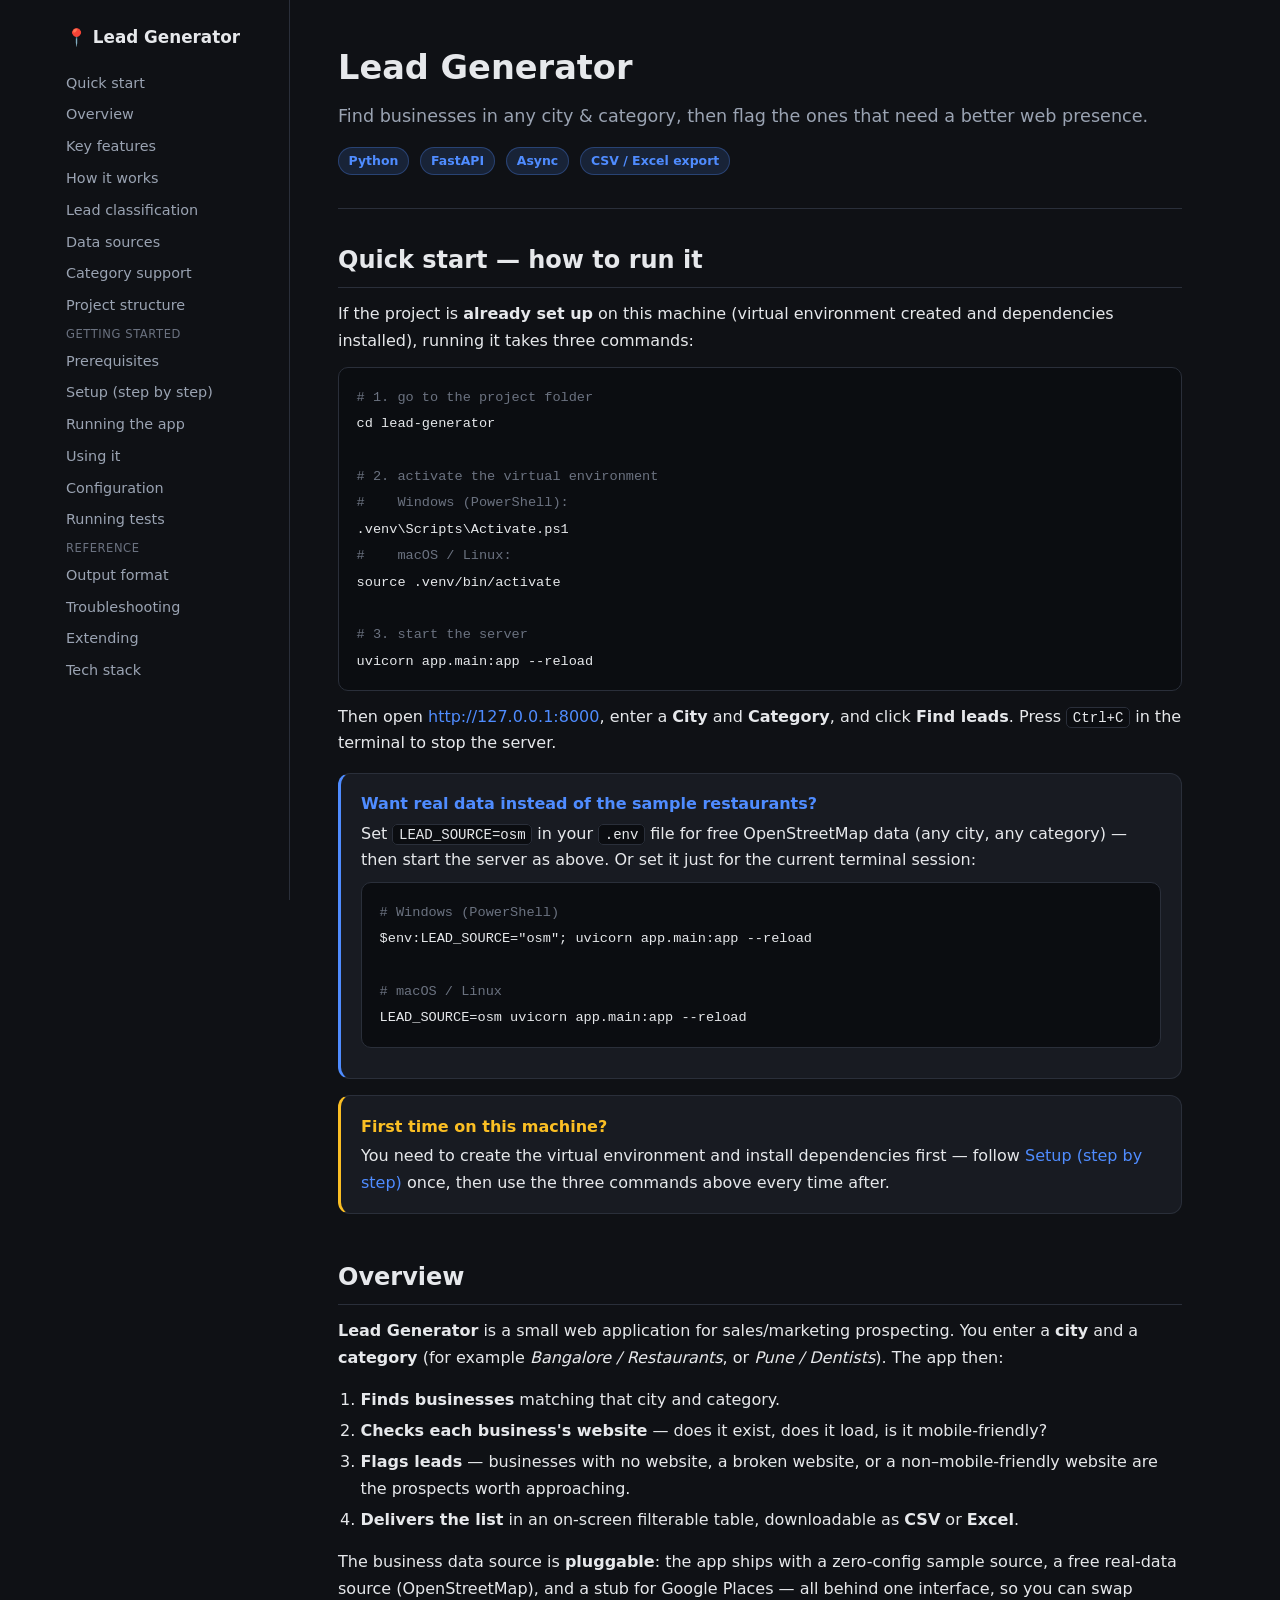
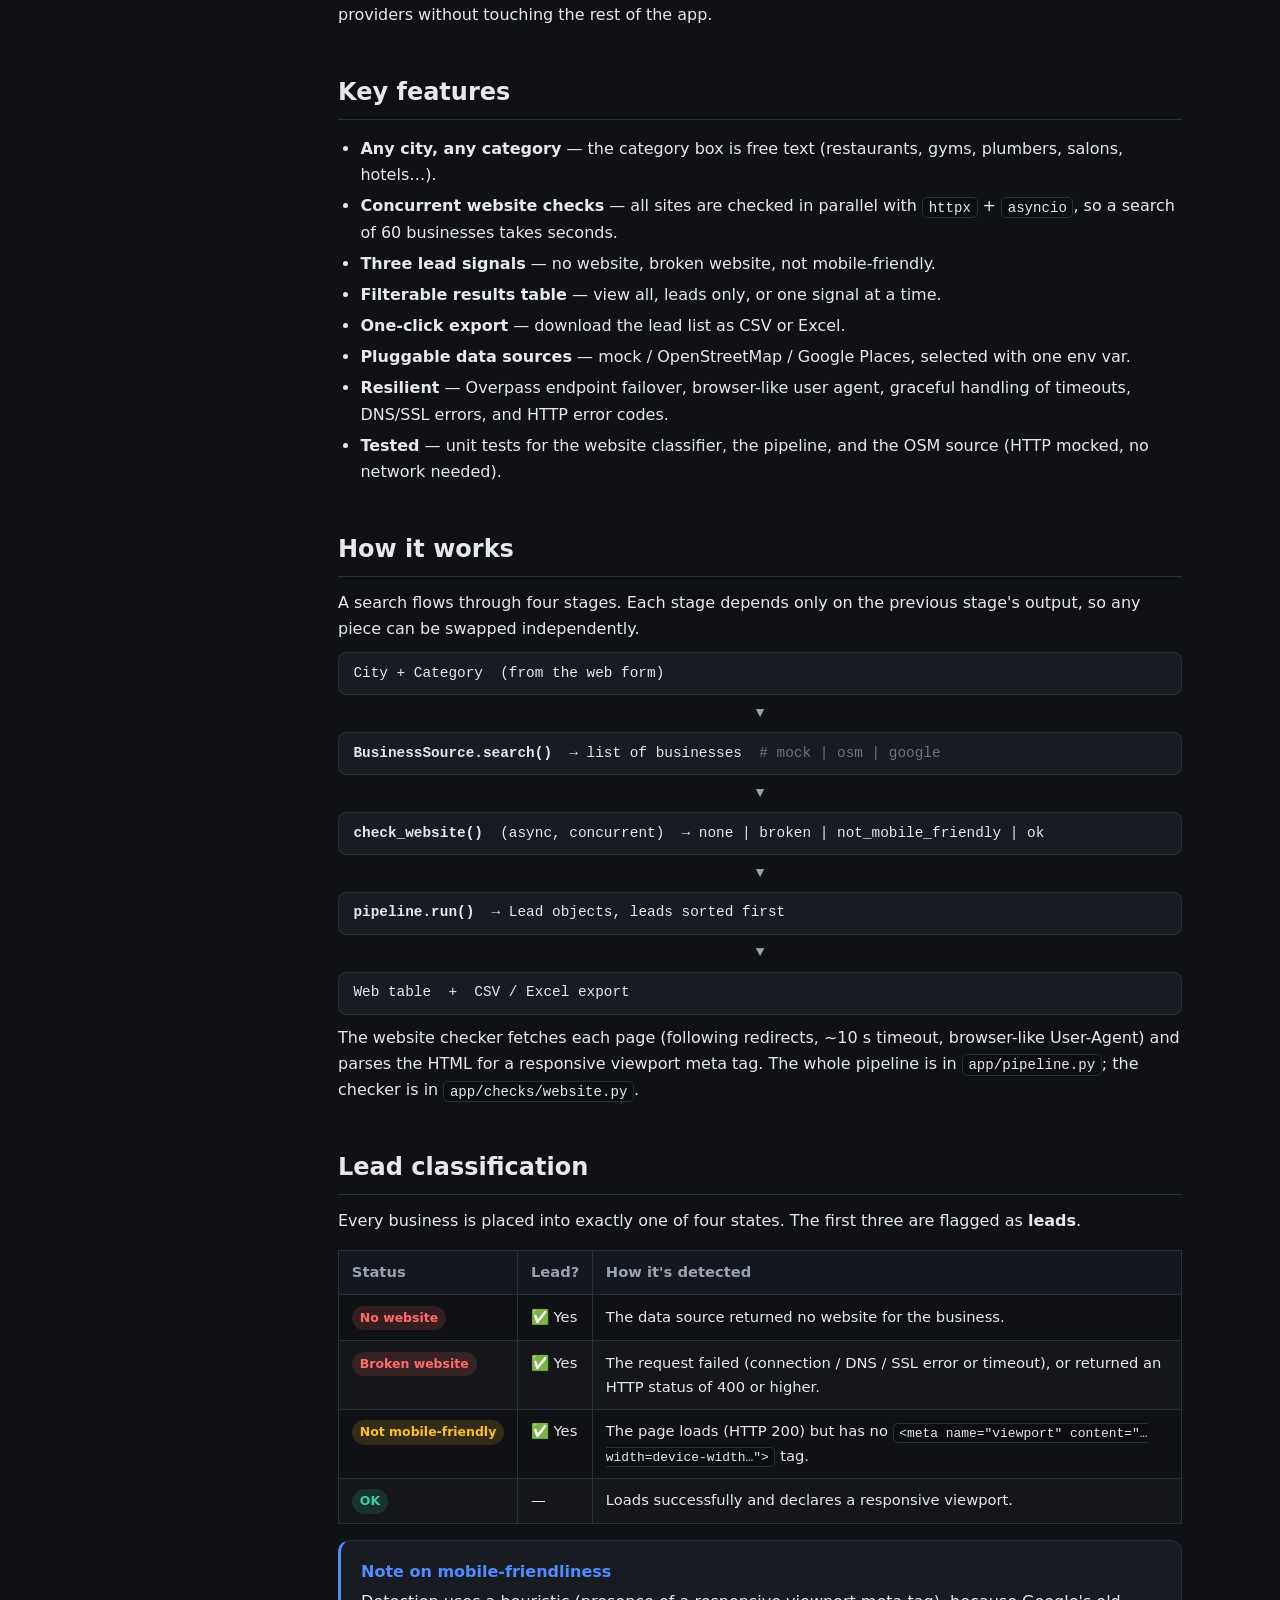
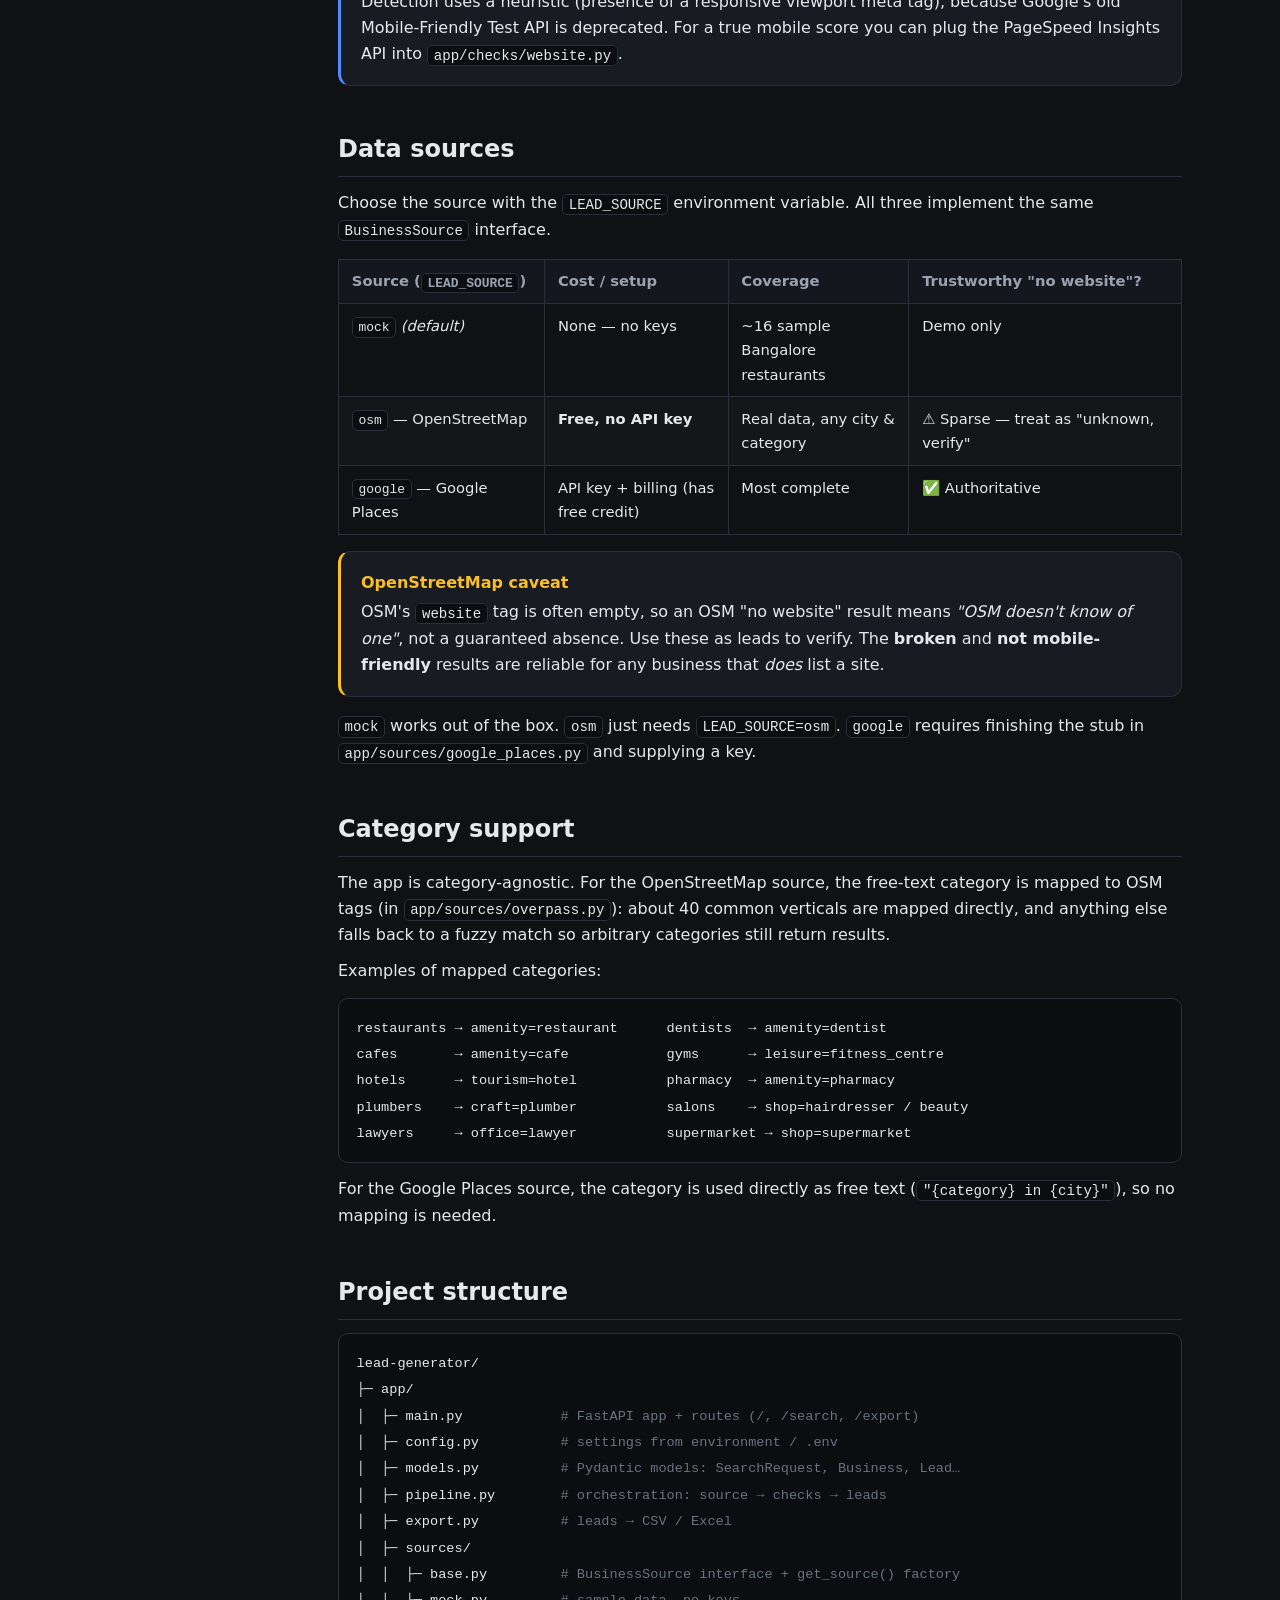
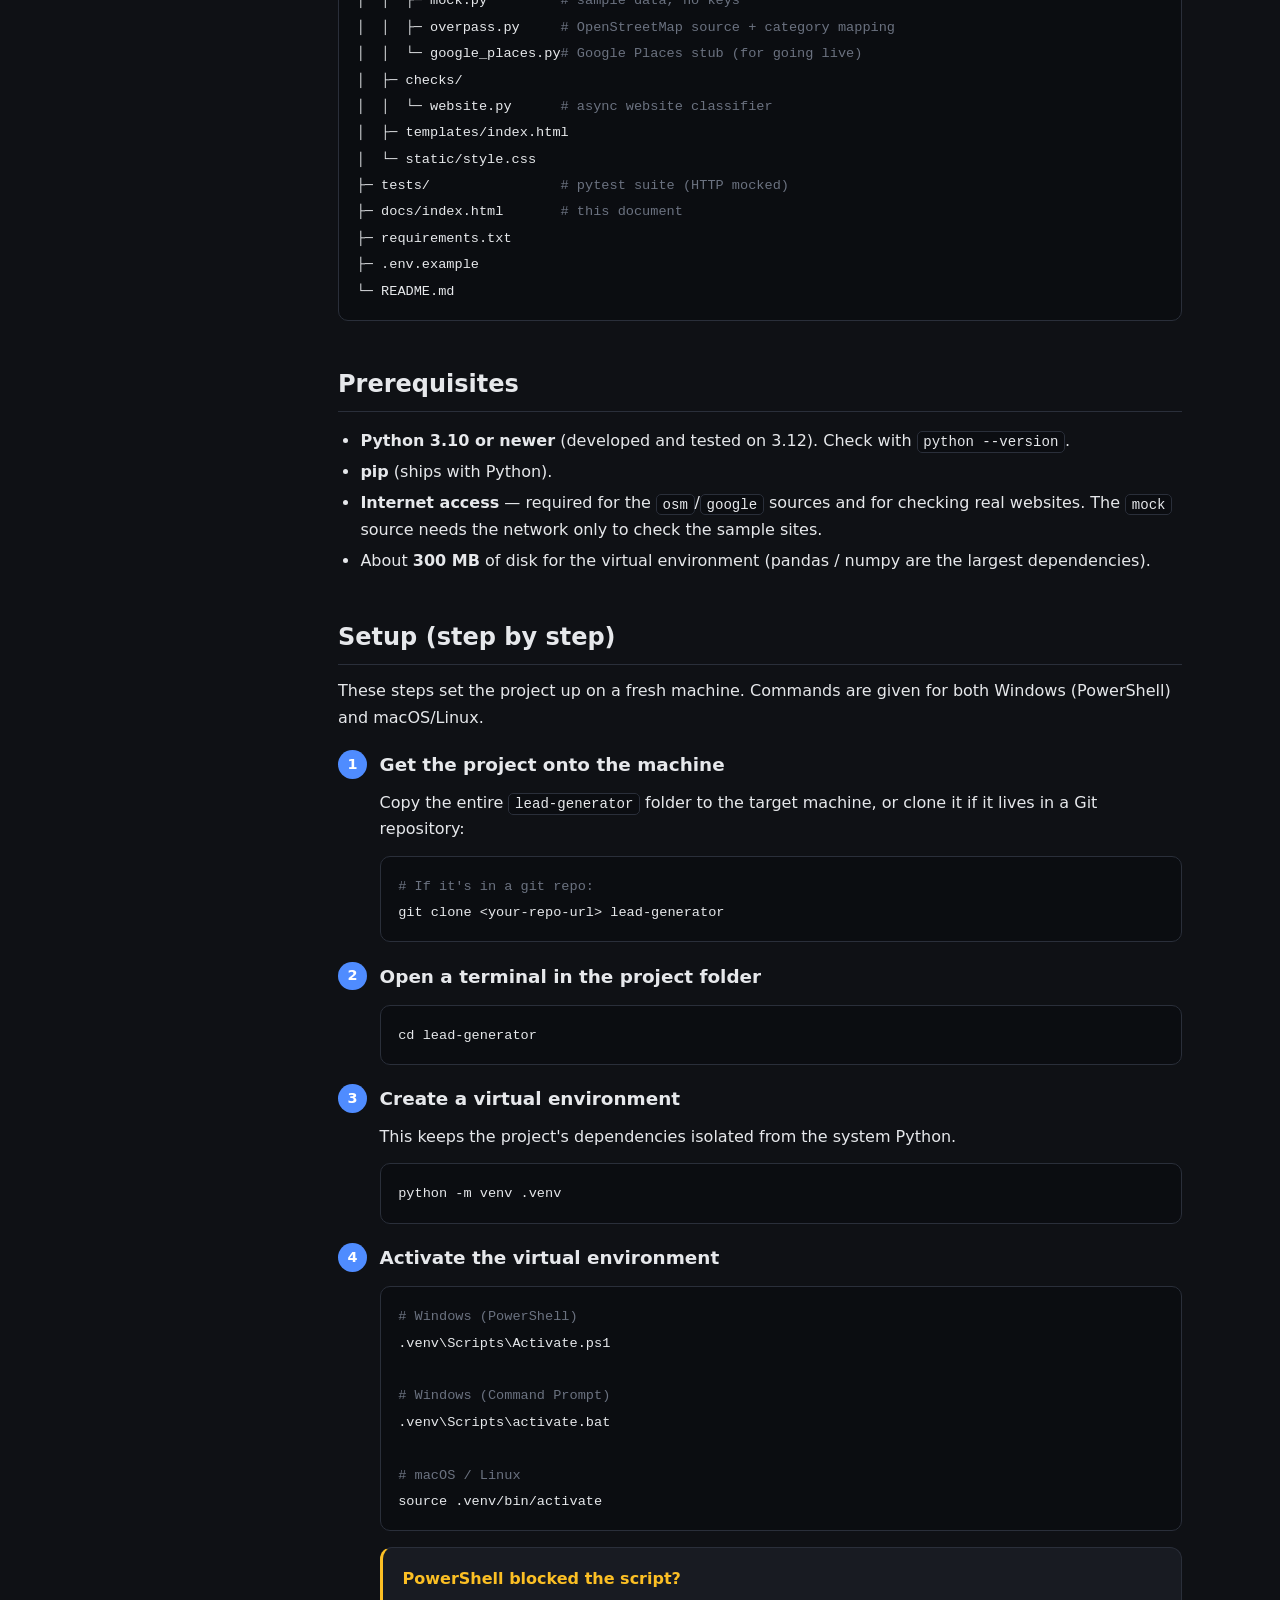
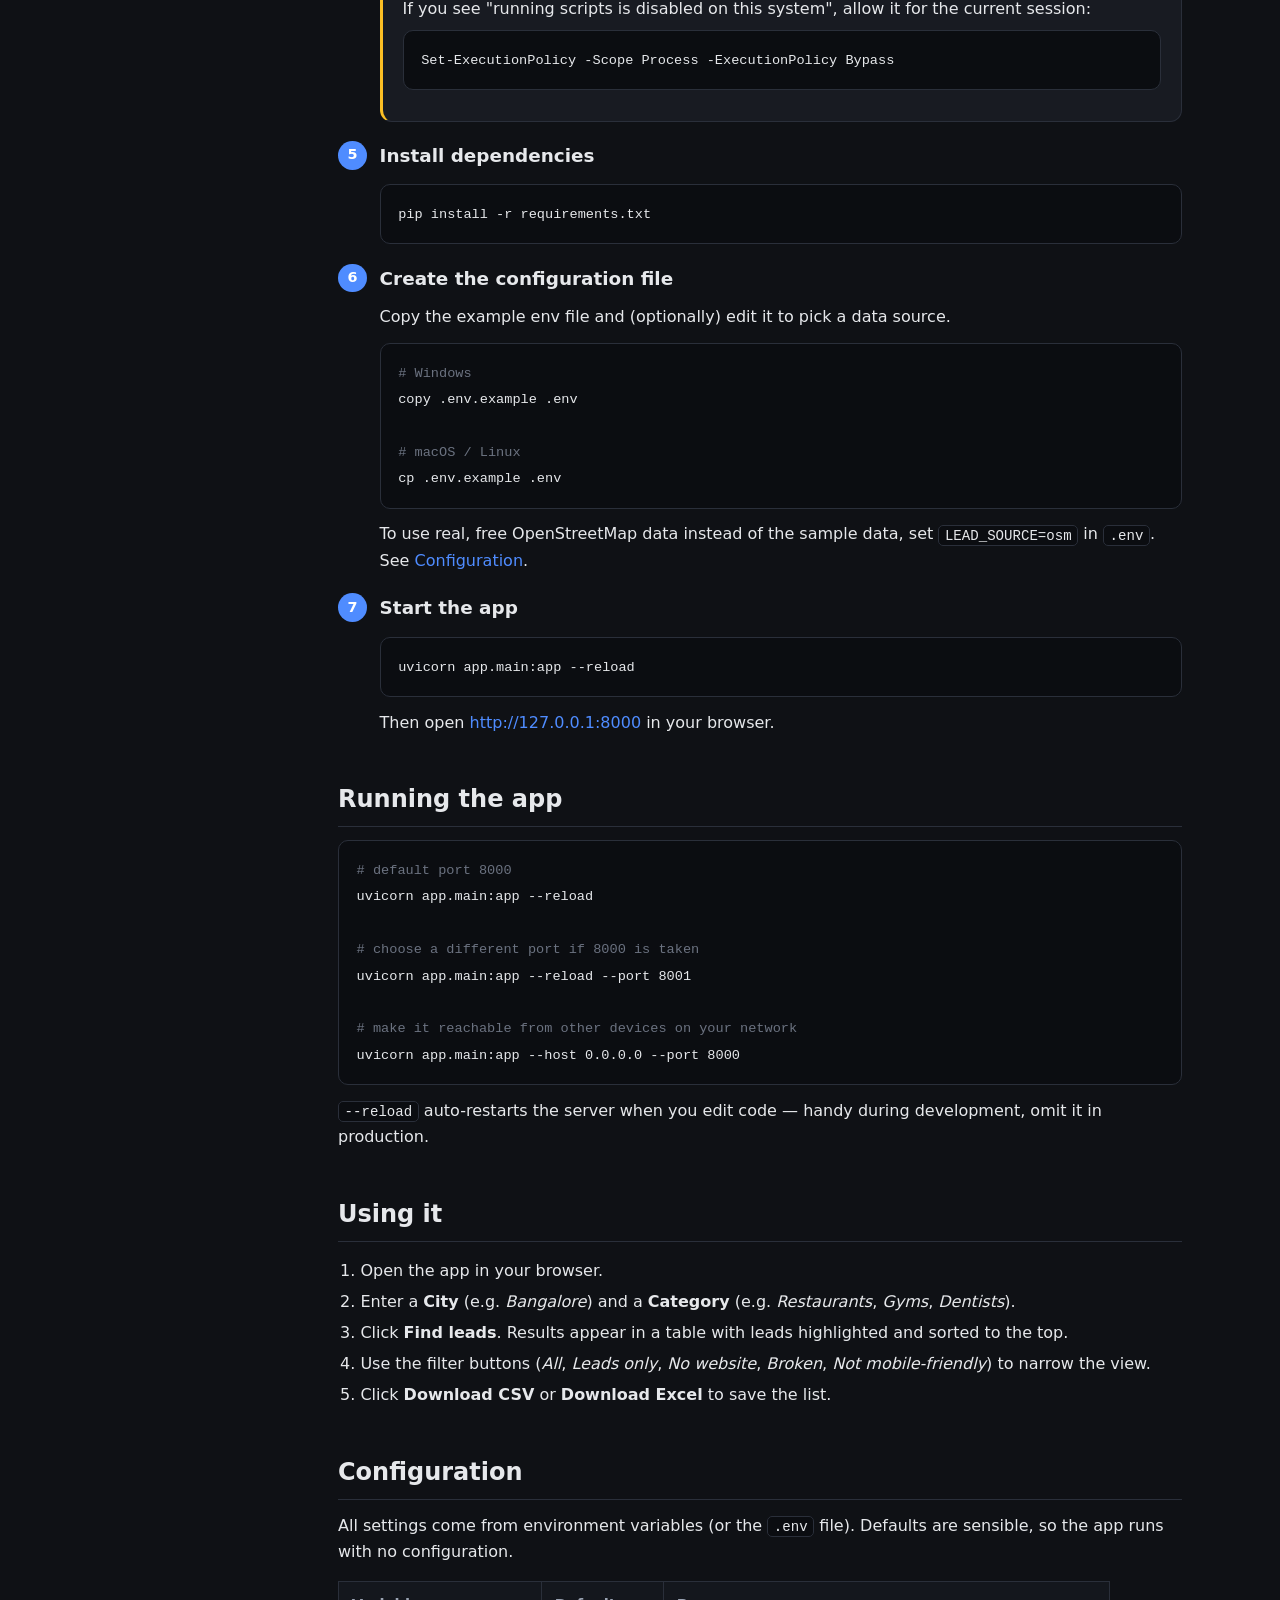
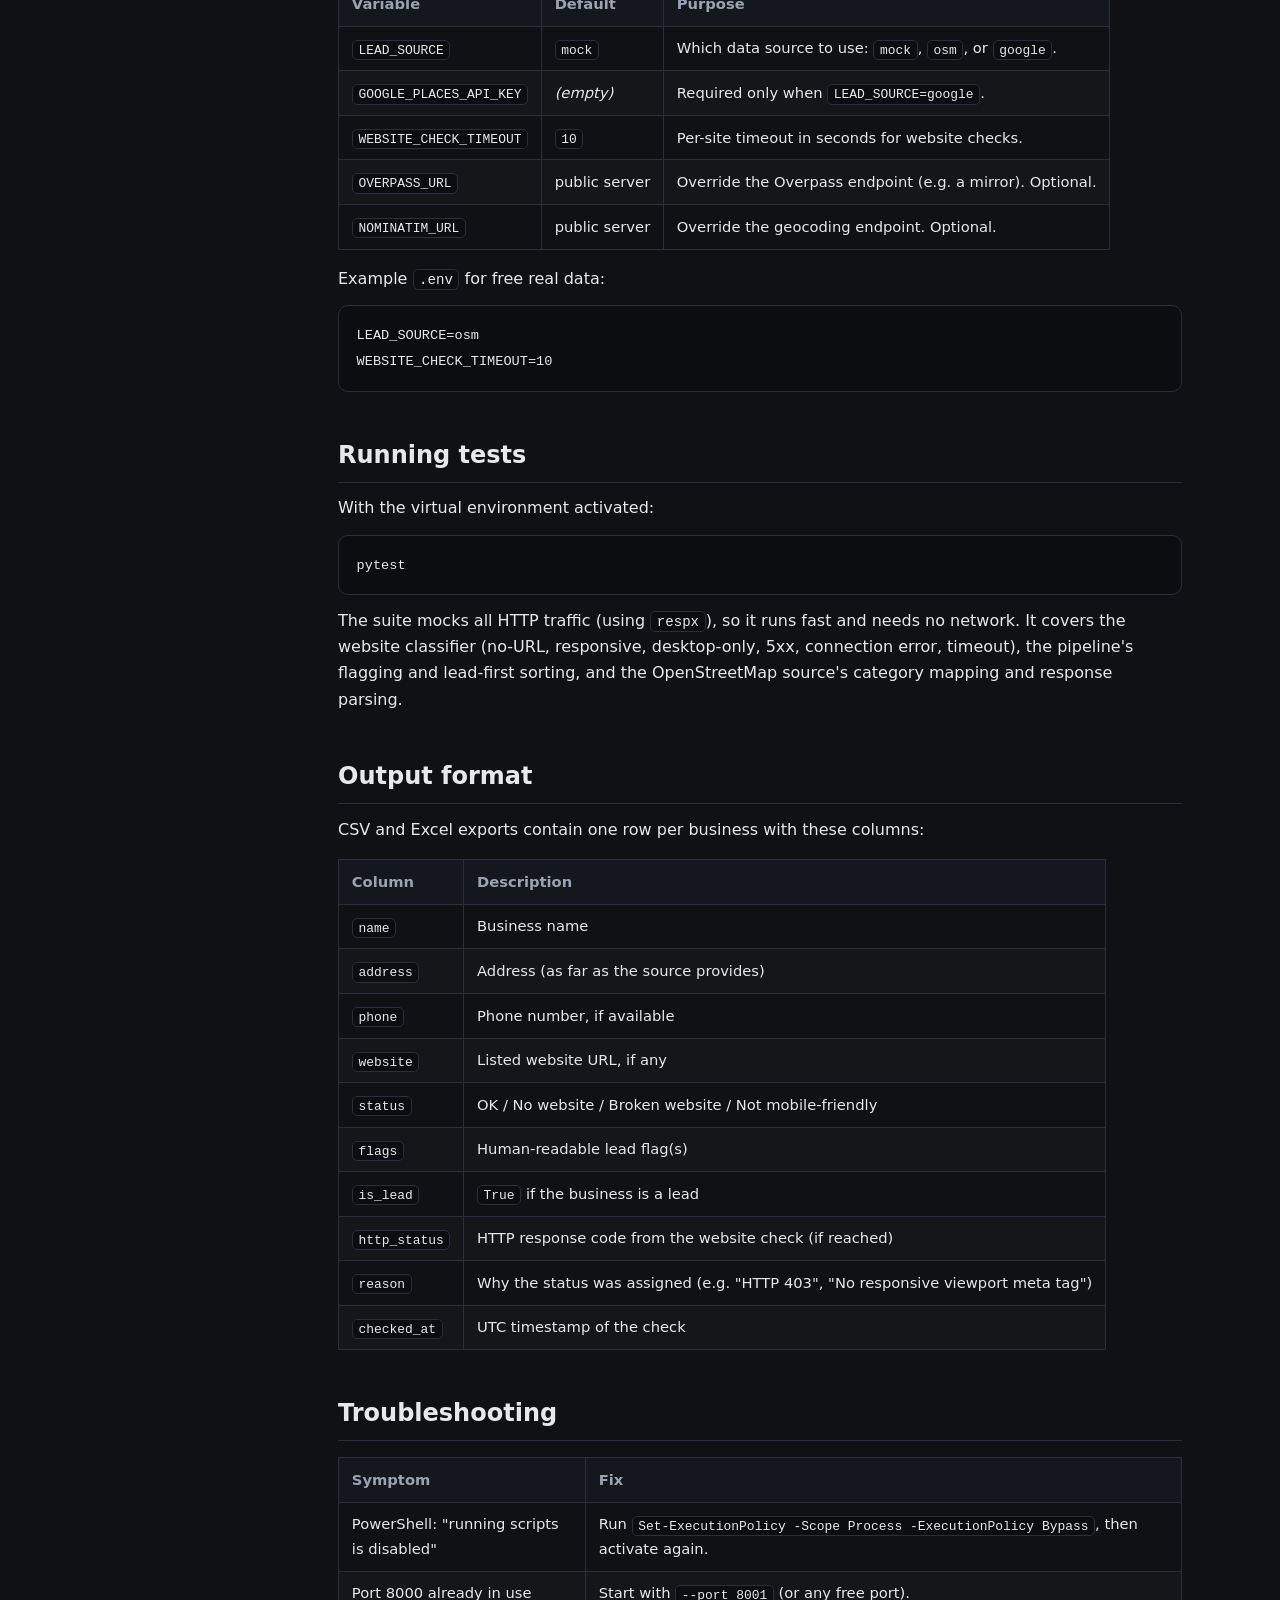
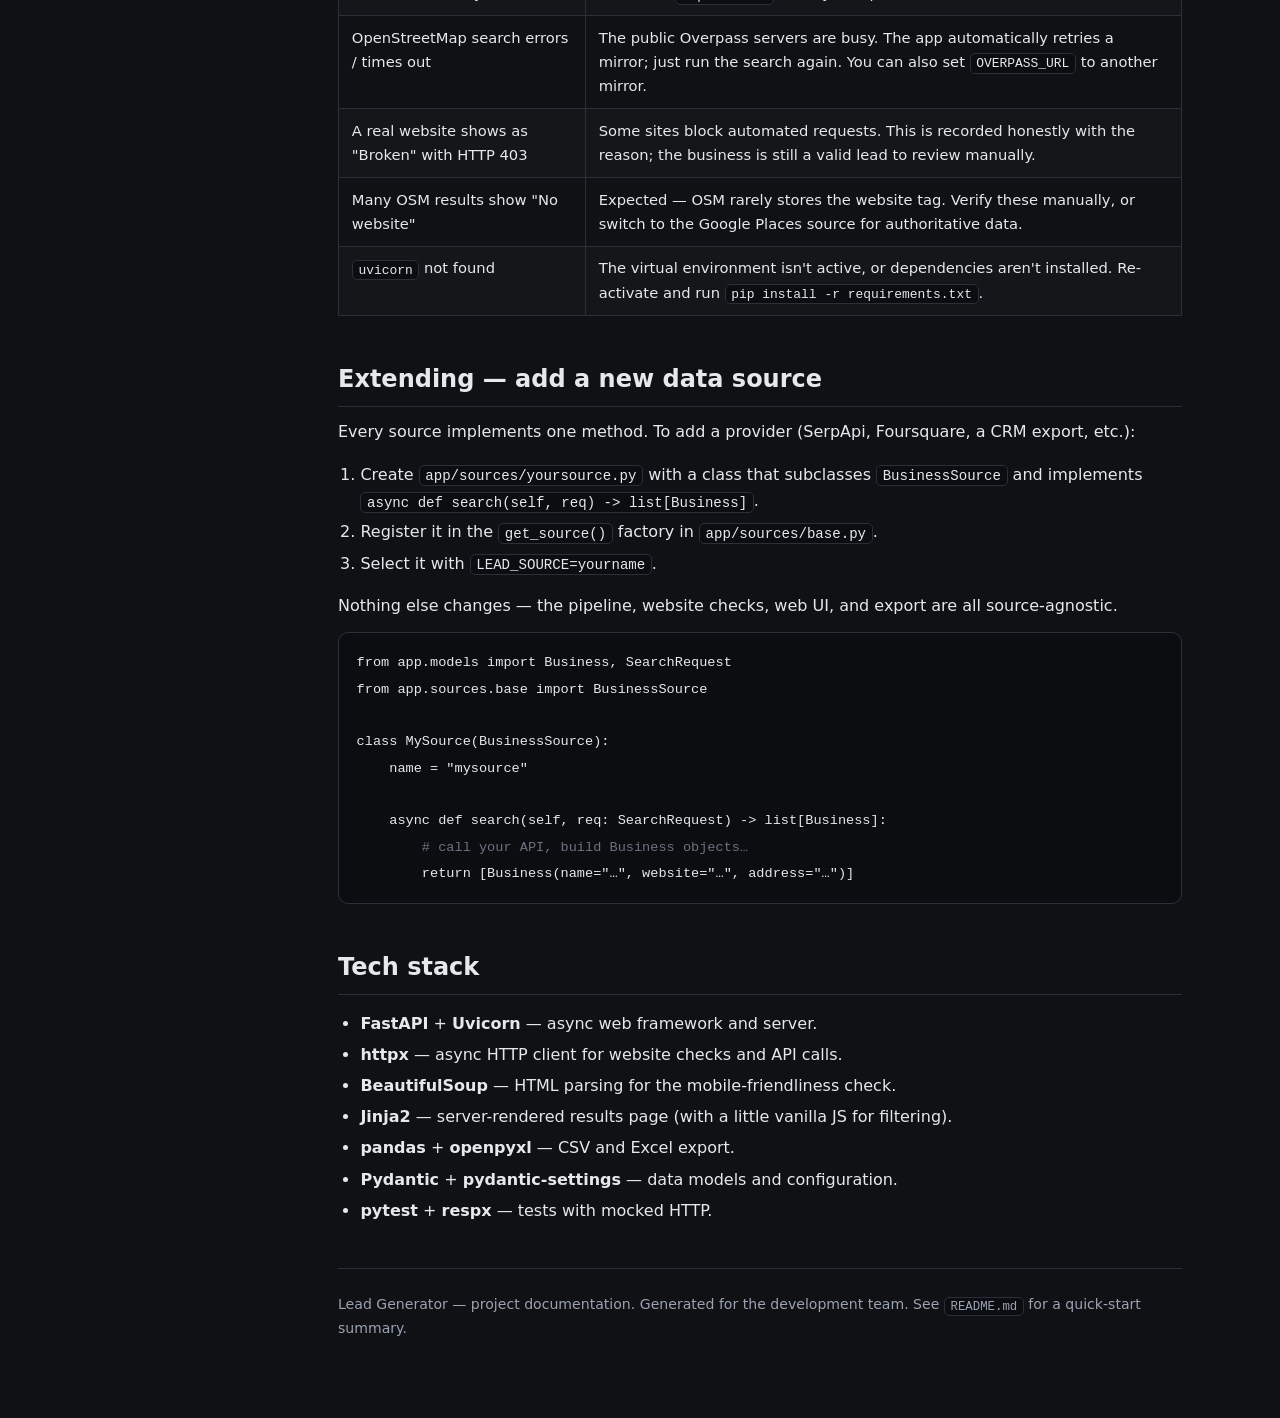
==== docs/index.html @ ba8fffde "first commit" ====
<!doctype html>
<html lang="en">
<head>
<meta charset="utf-8" />
<meta name="viewport" content="width=device-width, initial-scale=1" />
<title>Lead Generator — Documentation</title>
<style>
  :root {
    --bg: #0f1115;
    --panel: #181b22;
    --panel-2: #14171d;
    --line: #2a2f3a;
    --text: #e6e8eb;
    --muted: #9aa3b2;
    --accent: #4f8cff;
    --ok: #34d399;
    --lead: #ff6b6b;
    --warn: #fbbf24;
    --code-bg: #0b0d11;
  }
  * { box-sizing: border-box; }
  html { scroll-behavior: smooth; }
  body {
    margin: 0;
    background: var(--bg);
    color: var(--text);
    font-family: system-ui, -apple-system, "Segoe UI", Roboto, Helvetica, Arial, sans-serif;
    line-height: 1.65;
    font-size: 16px;
  }
  a { color: var(--accent); text-decoration: none; }
  a:hover { text-decoration: underline; }

  .layout { display: flex; max-width: 1180px; margin: 0 auto; }

  /* Sidebar nav */
  nav.toc {
    position: sticky;
    top: 0;
    align-self: flex-start;
    height: 100vh;
    overflow-y: auto;
    width: 240px;
    flex: 0 0 240px;
    padding: 1.5rem 1rem 2rem;
    border-right: 1px solid var(--line);
    font-size: 0.9rem;
  }
  nav.toc .brand { font-weight: 700; font-size: 1.05rem; margin-bottom: 1rem; display: block; color: var(--text); }
  nav.toc a { display: block; color: var(--muted); padding: 0.25rem 0; }
  nav.toc a:hover { color: var(--text); text-decoration: none; }
  nav.toc .group { margin-top: 1rem; text-transform: uppercase; letter-spacing: 0.05em; font-size: 0.72rem; color: #6b7280; }

  main { flex: 1 1 auto; min-width: 0; padding: 2.5rem clamp(1rem, 4vw, 3rem) 5rem; }

  header.hero { border-bottom: 1px solid var(--line); padding-bottom: 1.5rem; margin-bottom: 2rem; }
  header.hero h1 { font-size: 2.1rem; margin: 0 0 0.4rem; }
  header.hero .tagline { color: var(--muted); font-size: 1.1rem; margin: 0; }
  .pill { display: inline-block; background: rgba(79,140,255,0.15); color: var(--accent); border: 1px solid rgba(79,140,255,0.3); padding: 0.15rem 0.6rem; border-radius: 20px; font-size: 0.78rem; font-weight: 600; margin-right: 0.4rem; }

  section { margin-bottom: 2.75rem; scroll-margin-top: 1rem; }
  h2 { font-size: 1.5rem; margin: 0 0 0.8rem; padding-bottom: 0.4rem; border-bottom: 1px solid var(--line); }
  h3 { font-size: 1.15rem; margin: 1.5rem 0 0.5rem; }
  p { margin: 0.6rem 0; }
  ul, ol { padding-left: 1.4rem; }
  li { margin: 0.3rem 0; }

  code { font-family: "SF Mono", ui-monospace, "Cascadia Code", Consolas, monospace; font-size: 0.88em; background: var(--code-bg); border: 1px solid var(--line); border-radius: 5px; padding: 0.1rem 0.35rem; }
  pre { background: var(--code-bg); border: 1px solid var(--line); border-radius: 10px; padding: 1rem 1.1rem; overflow-x: auto; margin: 0.8rem 0; }
  pre code { background: none; border: none; padding: 0; font-size: 0.85rem; line-height: 1.55; }
  .cmt { color: #6b7280; }

  table { width: 100%; border-collapse: collapse; margin: 1rem 0; font-size: 0.92rem; display: block; overflow-x: auto; }
  th, td { text-align: left; padding: 0.6rem 0.8rem; border: 1px solid var(--line); vertical-align: top; }
  th { background: var(--panel-2); color: var(--muted); font-weight: 600; white-space: nowrap; }
  tbody tr:nth-child(even) { background: rgba(255,255,255,0.02); }

  .card { background: var(--panel); border: 1px solid var(--line); border-radius: 12px; padding: 1.1rem 1.25rem; margin: 1rem 0; }
  .note { border-left: 3px solid var(--accent); }
  .warn { border-left: 3px solid var(--warn); }
  .note .label, .warn .label { font-weight: 700; display: block; margin-bottom: 0.2rem; }
  .warn .label { color: var(--warn); }
  .note .label { color: var(--accent); }

  .badge { display: inline-block; padding: 0.12rem 0.5rem; border-radius: 20px; font-size: 0.78rem; font-weight: 600; white-space: nowrap; }
  .b-ok { background: rgba(52,211,153,0.15); color: var(--ok); }
  .b-none, .b-broken { background: rgba(255,107,107,0.15); color: var(--lead); }
  .b-mobile { background: rgba(251,191,36,0.15); color: var(--warn); }

  .steps { counter-reset: step; list-style: none; padding-left: 0; }
  .steps > li { position: relative; padding-left: 2.6rem; margin: 1.2rem 0; }
  .steps > li::before { counter-increment: step; content: counter(step); position: absolute; left: 0; top: 0; width: 1.8rem; height: 1.8rem; background: var(--accent); color: #fff; border-radius: 50%; display: grid; place-items: center; font-weight: 700; font-size: 0.9rem; }
  .steps > li h3 { margin-top: 0; }

  .flow { display: flex; flex-direction: column; gap: 0.4rem; font-family: ui-monospace, monospace; font-size: 0.9rem; }
  .flow .row { background: var(--panel); border: 1px solid var(--line); border-radius: 8px; padding: 0.55rem 0.9rem; }
  .flow .arrow { color: var(--muted); text-align: center; }

  footer { border-top: 1px solid var(--line); padding-top: 1.5rem; color: var(--muted); font-size: 0.88rem; }

  @media (max-width: 820px) {
    nav.toc { display: none; }
  }
</style>
</head>
<body>
<div class="layout">
  <nav class="toc">
    <span class="brand">📍 Lead Generator</span>
    <a href="#quickstart">Quick start</a>
    <a href="#overview">Overview</a>
    <a href="#features">Key features</a>
    <a href="#how">How it works</a>
    <a href="#classification">Lead classification</a>
    <a href="#sources">Data sources</a>
    <a href="#categories">Category support</a>
    <a href="#structure">Project structure</a>
    <span class="group">Getting started</span>
    <a href="#prereqs">Prerequisites</a>
    <a href="#setup">Setup (step by step)</a>
    <a href="#run">Running the app</a>
    <a href="#usage">Using it</a>
    <a href="#config">Configuration</a>
    <a href="#tests">Running tests</a>
    <span class="group">Reference</span>
    <a href="#output">Output format</a>
    <a href="#troubleshooting">Troubleshooting</a>
    <a href="#extending">Extending</a>
    <a href="#stack">Tech stack</a>
  </nav>

  <main>
    <header class="hero">
      <h1>Lead Generator</h1>
      <p class="tagline">Find businesses in any city &amp; category, then flag the ones that need a better web presence.</p>
      <p style="margin-top:1rem">
        <span class="pill">Python</span>
        <span class="pill">FastAPI</span>
        <span class="pill">Async</span>
        <span class="pill">CSV / Excel export</span>
      </p>
    </header>

    <section id="quickstart">
      <h2>Quick start — how to run it</h2>
      <p>If the project is <strong>already set up</strong> on this machine (virtual environment created and dependencies installed), running it takes three commands:</p>
      <pre><code><span class="cmt"># 1. go to the project folder</span>
cd lead-generator

<span class="cmt"># 2. activate the virtual environment</span>
<span class="cmt">#    Windows (PowerShell):</span>
.venv\Scripts\Activate.ps1
<span class="cmt">#    macOS / Linux:</span>
source .venv/bin/activate

<span class="cmt"># 3. start the server</span>
uvicorn app.main:app --reload</code></pre>
      <p>Then open <a href="http://127.0.0.1:8000">http://127.0.0.1:8000</a>, enter a <strong>City</strong> and <strong>Category</strong>, and click <strong>Find&nbsp;leads</strong>. Press <code>Ctrl+C</code> in the terminal to stop the server.</p>

      <div class="card note">
        <span class="label">Want real data instead of the sample restaurants?</span>
        Set <code>LEAD_SOURCE=osm</code> in your <code>.env</code> file for free OpenStreetMap data (any city, any category) — then start the server as above. Or set it just for the current terminal session:
        <pre style="margin-top:0.5rem"><code><span class="cmt"># Windows (PowerShell)</span>
$env:LEAD_SOURCE="osm"; uvicorn app.main:app --reload

<span class="cmt"># macOS / Linux</span>
LEAD_SOURCE=osm uvicorn app.main:app --reload</code></pre>
      </div>

      <div class="card warn">
        <span class="label">First time on this machine?</span>
        You need to create the virtual environment and install dependencies first — follow
        <a href="#setup">Setup (step by step)</a> once, then use the three commands above every time after.
      </div>
    </section>

    <section id="overview">
      <h2>Overview</h2>
      <p>
        <strong>Lead Generator</strong> is a small web application for sales/marketing prospecting. You enter a
        <strong>city</strong> and a <strong>category</strong> (for example <em>Bangalore / Restaurants</em>, or
        <em>Pune / Dentists</em>). The app then:
      </p>
      <ol>
        <li><strong>Finds businesses</strong> matching that city and category.</li>
        <li><strong>Checks each business's website</strong> — does it exist, does it load, is it mobile-friendly?</li>
        <li><strong>Flags leads</strong> — businesses with no website, a broken website, or a non–mobile-friendly website are the prospects worth approaching.</li>
        <li><strong>Delivers the list</strong> in an on-screen filterable table, downloadable as <strong>CSV</strong> or <strong>Excel</strong>.</li>
      </ol>
      <p>
        The business data source is <strong>pluggable</strong>: the app ships with a zero-config sample source, a free
        real-data source (OpenStreetMap), and a stub for Google Places — all behind one interface, so you can swap
        providers without touching the rest of the app.
      </p>
    </section>

    <section id="features">
      <h2>Key features</h2>
      <ul>
        <li><strong>Any city, any category</strong> — the category box is free text (restaurants, gyms, plumbers, salons, hotels…).</li>
        <li><strong>Concurrent website checks</strong> — all sites are checked in parallel with <code>httpx</code> + <code>asyncio</code>, so a search of 60 businesses takes seconds.</li>
        <li><strong>Three lead signals</strong> — no website, broken website, not mobile-friendly.</li>
        <li><strong>Filterable results table</strong> — view all, leads only, or one signal at a time.</li>
        <li><strong>One-click export</strong> — download the lead list as CSV or Excel.</li>
        <li><strong>Pluggable data sources</strong> — mock / OpenStreetMap / Google Places, selected with one env var.</li>
        <li><strong>Resilient</strong> — Overpass endpoint failover, browser-like user agent, graceful handling of timeouts, DNS/SSL errors, and HTTP error codes.</li>
        <li><strong>Tested</strong> — unit tests for the website classifier, the pipeline, and the OSM source (HTTP mocked, no network needed).</li>
      </ul>
    </section>

    <section id="how">
      <h2>How it works</h2>
      <p>A search flows through four stages. Each stage depends only on the previous stage's output, so any piece can be swapped independently.</p>
      <div class="flow">
        <div class="row">City + Category &nbsp;(from the web form)</div>
        <div class="arrow">▼</div>
        <div class="row"><strong>BusinessSource.search()</strong> &nbsp;→ list of businesses &nbsp;<span class="cmt"># mock | osm | google</span></div>
        <div class="arrow">▼</div>
        <div class="row"><strong>check_website()</strong> &nbsp;(async, concurrent) &nbsp;→ none | broken | not_mobile_friendly | ok</div>
        <div class="arrow">▼</div>
        <div class="row"><strong>pipeline.run()</strong> &nbsp;→ Lead objects, leads sorted first</div>
        <div class="arrow">▼</div>
        <div class="row">Web table &nbsp;+&nbsp; CSV / Excel export</div>
      </div>
      <p>
        The website checker fetches each page (following redirects, ~10&nbsp;s timeout, browser-like User-Agent) and parses
        the HTML for a responsive viewport meta tag. The whole pipeline is in
        <code>app/pipeline.py</code>; the checker is in <code>app/checks/website.py</code>.
      </p>
    </section>

    <section id="classification">
      <h2>Lead classification</h2>
      <p>Every business is placed into exactly one of four states. The first three are flagged as <strong>leads</strong>.</p>
      <table>
        <thead><tr><th>Status</th><th>Lead?</th><th>How it's detected</th></tr></thead>
        <tbody>
          <tr><td><span class="badge b-none">No website</span></td><td>✅ Yes</td><td>The data source returned no website for the business.</td></tr>
          <tr><td><span class="badge b-broken">Broken website</span></td><td>✅ Yes</td><td>The request failed (connection / DNS / SSL error or timeout), or returned an HTTP status of 400 or higher.</td></tr>
          <tr><td><span class="badge b-mobile">Not mobile-friendly</span></td><td>✅ Yes</td><td>The page loads (HTTP 200) but has no <code>&lt;meta name="viewport" content="…width=device-width…"&gt;</code> tag.</td></tr>
          <tr><td><span class="badge b-ok">OK</span></td><td>—</td><td>Loads successfully and declares a responsive viewport.</td></tr>
        </tbody>
      </table>
      <div class="card note">
        <span class="label">Note on mobile-friendliness</span>
        Detection uses a heuristic (presence of a responsive viewport meta tag), because Google's old Mobile-Friendly
        Test API is deprecated. For a true mobile score you can plug the PageSpeed Insights API into
        <code>app/checks/website.py</code>.
      </div>
    </section>

    <section id="sources">
      <h2>Data sources</h2>
      <p>Choose the source with the <code>LEAD_SOURCE</code> environment variable. All three implement the same <code>BusinessSource</code> interface.</p>
      <table>
        <thead><tr><th>Source (<code>LEAD_SOURCE</code>)</th><th>Cost / setup</th><th>Coverage</th><th>Trustworthy "no website"?</th></tr></thead>
        <tbody>
          <tr>
            <td><code>mock</code> <em>(default)</em></td>
            <td>None — no keys</td>
            <td>~16 sample Bangalore restaurants</td>
            <td>Demo only</td>
          </tr>
          <tr>
            <td><code>osm</code> — OpenStreetMap</td>
            <td><strong>Free, no API key</strong></td>
            <td>Real data, any city &amp; category</td>
            <td>⚠️ Sparse — treat as "unknown, verify"</td>
          </tr>
          <tr>
            <td><code>google</code> — Google Places</td>
            <td>API key + billing (has free credit)</td>
            <td>Most complete</td>
            <td>✅ Authoritative</td>
          </tr>
        </tbody>
      </table>
      <div class="card warn">
        <span class="label">OpenStreetMap caveat</span>
        OSM's <code>website</code> tag is often empty, so an OSM "no website" result means <em>"OSM doesn't know of one"</em>,
        not a guaranteed absence. Use these as leads to verify. The <strong>broken</strong> and <strong>not mobile-friendly</strong>
        results are reliable for any business that <em>does</em> list a site.
      </div>
      <p><code>mock</code> works out of the box. <code>osm</code> just needs <code>LEAD_SOURCE=osm</code>. <code>google</code> requires finishing the stub in <code>app/sources/google_places.py</code> and supplying a key.</p>
    </section>

    <section id="categories">
      <h2>Category support</h2>
      <p>
        The app is category-agnostic. For the OpenStreetMap source, the free-text category is mapped to OSM tags
        (in <code>app/sources/overpass.py</code>): about 40 common verticals are mapped directly, and anything else falls
        back to a fuzzy match so arbitrary categories still return results.
      </p>
      <p>Examples of mapped categories:</p>
      <pre><code>restaurants → amenity=restaurant      dentists  → amenity=dentist
cafes       → amenity=cafe            gyms      → leisure=fitness_centre
hotels      → tourism=hotel           pharmacy  → amenity=pharmacy
plumbers    → craft=plumber           salons    → shop=hairdresser / beauty
lawyers     → office=lawyer           supermarket → shop=supermarket</code></pre>
      <p>For the Google Places source, the category is used directly as free text (<code>"{category} in {city}"</code>), so no mapping is needed.</p>
    </section>

    <section id="structure">
      <h2>Project structure</h2>
      <pre><code>lead-generator/
├─ app/
│  ├─ main.py            <span class="cmt"># FastAPI app + routes (/, /search, /export)</span>
│  ├─ config.py          <span class="cmt"># settings from environment / .env</span>
│  ├─ models.py          <span class="cmt"># Pydantic models: SearchRequest, Business, Lead…</span>
│  ├─ pipeline.py        <span class="cmt"># orchestration: source → checks → leads</span>
│  ├─ export.py          <span class="cmt"># leads → CSV / Excel</span>
│  ├─ sources/
│  │  ├─ base.py         <span class="cmt"># BusinessSource interface + get_source() factory</span>
│  │  ├─ mock.py         <span class="cmt"># sample data, no keys</span>
│  │  ├─ overpass.py     <span class="cmt"># OpenStreetMap source + category mapping</span>
│  │  └─ google_places.py<span class="cmt"># Google Places stub (for going live)</span>
│  ├─ checks/
│  │  └─ website.py      <span class="cmt"># async website classifier</span>
│  ├─ templates/index.html
│  └─ static/style.css
├─ tests/                <span class="cmt"># pytest suite (HTTP mocked)</span>
├─ docs/index.html       <span class="cmt"># this document</span>
├─ requirements.txt
├─ .env.example
└─ README.md</code></pre>
    </section>

    <section id="prereqs">
      <h2>Prerequisites</h2>
      <ul>
        <li><strong>Python 3.10 or newer</strong> (developed and tested on 3.12). Check with <code>python --version</code>.</li>
        <li><strong>pip</strong> (ships with Python).</li>
        <li><strong>Internet access</strong> — required for the <code>osm</code>/<code>google</code> sources and for checking real websites. The <code>mock</code> source needs the network only to check the sample sites.</li>
        <li>About <strong>300&nbsp;MB</strong> of disk for the virtual environment (pandas / numpy are the largest dependencies).</li>
      </ul>
    </section>

    <section id="setup">
      <h2>Setup (step by step)</h2>
      <p>These steps set the project up on a fresh machine. Commands are given for both Windows (PowerShell) and macOS/Linux.</p>

      <ol class="steps">
        <li>
          <h3>Get the project onto the machine</h3>
          <p>Copy the entire <code>lead-generator</code> folder to the target machine, or clone it if it lives in a Git repository:</p>
          <pre><code><span class="cmt"># If it's in a git repo:</span>
git clone &lt;your-repo-url&gt; lead-generator</code></pre>
        </li>

        <li>
          <h3>Open a terminal in the project folder</h3>
          <pre><code>cd lead-generator</code></pre>
        </li>

        <li>
          <h3>Create a virtual environment</h3>
          <p>This keeps the project's dependencies isolated from the system Python.</p>
          <pre><code>python -m venv .venv</code></pre>
        </li>

        <li>
          <h3>Activate the virtual environment</h3>
          <pre><code><span class="cmt"># Windows (PowerShell)</span>
.venv\Scripts\Activate.ps1

<span class="cmt"># Windows (Command Prompt)</span>
.venv\Scripts\activate.bat

<span class="cmt"># macOS / Linux</span>
source .venv/bin/activate</code></pre>
          <div class="card warn">
            <span class="label">PowerShell blocked the script?</span>
            If you see "running scripts is disabled on this system", allow it for the current session:
            <pre style="margin-top:0.5rem"><code>Set-ExecutionPolicy -Scope Process -ExecutionPolicy Bypass</code></pre>
          </div>
        </li>

        <li>
          <h3>Install dependencies</h3>
          <pre><code>pip install -r requirements.txt</code></pre>
        </li>

        <li>
          <h3>Create the configuration file</h3>
          <p>Copy the example env file and (optionally) edit it to pick a data source.</p>
          <pre><code><span class="cmt"># Windows</span>
copy .env.example .env

<span class="cmt"># macOS / Linux</span>
cp .env.example .env</code></pre>
          <p>To use real, free OpenStreetMap data instead of the sample data, set <code>LEAD_SOURCE=osm</code> in <code>.env</code>. See <a href="#config">Configuration</a>.</p>
        </li>

        <li>
          <h3>Start the app</h3>
          <pre><code>uvicorn app.main:app --reload</code></pre>
          <p>Then open <a href="http://127.0.0.1:8000">http://127.0.0.1:8000</a> in your browser.</p>
        </li>
      </ol>
    </section>

    <section id="run">
      <h2>Running the app</h2>
      <pre><code><span class="cmt"># default port 8000</span>
uvicorn app.main:app --reload

<span class="cmt"># choose a different port if 8000 is taken</span>
uvicorn app.main:app --reload --port 8001

<span class="cmt"># make it reachable from other devices on your network</span>
uvicorn app.main:app --host 0.0.0.0 --port 8000</code></pre>
      <p><code>--reload</code> auto-restarts the server when you edit code — handy during development, omit it in production.</p>
    </section>

    <section id="usage">
      <h2>Using it</h2>
      <ol>
        <li>Open the app in your browser.</li>
        <li>Enter a <strong>City</strong> (e.g. <em>Bangalore</em>) and a <strong>Category</strong> (e.g. <em>Restaurants</em>, <em>Gyms</em>, <em>Dentists</em>).</li>
        <li>Click <strong>Find leads</strong>. Results appear in a table with leads highlighted and sorted to the top.</li>
        <li>Use the filter buttons (<em>All</em>, <em>Leads only</em>, <em>No website</em>, <em>Broken</em>, <em>Not mobile-friendly</em>) to narrow the view.</li>
        <li>Click <strong>Download CSV</strong> or <strong>Download Excel</strong> to save the list.</li>
      </ol>
    </section>

    <section id="config">
      <h2>Configuration</h2>
      <p>All settings come from environment variables (or the <code>.env</code> file). Defaults are sensible, so the app runs with no configuration.</p>
      <table>
        <thead><tr><th>Variable</th><th>Default</th><th>Purpose</th></tr></thead>
        <tbody>
          <tr><td><code>LEAD_SOURCE</code></td><td><code>mock</code></td><td>Which data source to use: <code>mock</code>, <code>osm</code>, or <code>google</code>.</td></tr>
          <tr><td><code>GOOGLE_PLACES_API_KEY</code></td><td><em>(empty)</em></td><td>Required only when <code>LEAD_SOURCE=google</code>.</td></tr>
          <tr><td><code>WEBSITE_CHECK_TIMEOUT</code></td><td><code>10</code></td><td>Per-site timeout in seconds for website checks.</td></tr>
          <tr><td><code>OVERPASS_URL</code></td><td>public server</td><td>Override the Overpass endpoint (e.g. a mirror). Optional.</td></tr>
          <tr><td><code>NOMINATIM_URL</code></td><td>public server</td><td>Override the geocoding endpoint. Optional.</td></tr>
        </tbody>
      </table>
      <p>Example <code>.env</code> for free real data:</p>
      <pre><code>LEAD_SOURCE=osm
WEBSITE_CHECK_TIMEOUT=10</code></pre>
    </section>

    <section id="tests">
      <h2>Running tests</h2>
      <p>With the virtual environment activated:</p>
      <pre><code>pytest</code></pre>
      <p>
        The suite mocks all HTTP traffic (using <code>respx</code>), so it runs fast and needs no network. It covers the
        website classifier (no-URL, responsive, desktop-only, 5xx, connection error, timeout), the pipeline's flagging and
        lead-first sorting, and the OpenStreetMap source's category mapping and response parsing.
      </p>
    </section>

    <section id="output">
      <h2>Output format</h2>
      <p>CSV and Excel exports contain one row per business with these columns:</p>
      <table>
        <thead><tr><th>Column</th><th>Description</th></tr></thead>
        <tbody>
          <tr><td><code>name</code></td><td>Business name</td></tr>
          <tr><td><code>address</code></td><td>Address (as far as the source provides)</td></tr>
          <tr><td><code>phone</code></td><td>Phone number, if available</td></tr>
          <tr><td><code>website</code></td><td>Listed website URL, if any</td></tr>
          <tr><td><code>status</code></td><td>OK / No website / Broken website / Not mobile-friendly</td></tr>
          <tr><td><code>flags</code></td><td>Human-readable lead flag(s)</td></tr>
          <tr><td><code>is_lead</code></td><td><code>True</code> if the business is a lead</td></tr>
          <tr><td><code>http_status</code></td><td>HTTP response code from the website check (if reached)</td></tr>
          <tr><td><code>reason</code></td><td>Why the status was assigned (e.g. "HTTP 403", "No responsive viewport meta tag")</td></tr>
          <tr><td><code>checked_at</code></td><td>UTC timestamp of the check</td></tr>
        </tbody>
      </table>
    </section>

    <section id="troubleshooting">
      <h2>Troubleshooting</h2>
      <table>
        <thead><tr><th>Symptom</th><th>Fix</th></tr></thead>
        <tbody>
          <tr><td>PowerShell: "running scripts is disabled"</td><td>Run <code>Set-ExecutionPolicy -Scope Process -ExecutionPolicy Bypass</code>, then activate again.</td></tr>
          <tr><td>Port 8000 already in use</td><td>Start with <code>--port 8001</code> (or any free port).</td></tr>
          <tr><td>OpenStreetMap search errors / times out</td><td>The public Overpass servers are busy. The app automatically retries a mirror; just run the search again. You can also set <code>OVERPASS_URL</code> to another mirror.</td></tr>
          <tr><td>A real website shows as "Broken" with HTTP 403</td><td>Some sites block automated requests. This is recorded honestly with the reason; the business is still a valid lead to review manually.</td></tr>
          <tr><td>Many OSM results show "No website"</td><td>Expected — OSM rarely stores the website tag. Verify these manually, or switch to the Google Places source for authoritative data.</td></tr>
          <tr><td><code>uvicorn</code> not found</td><td>The virtual environment isn't active, or dependencies aren't installed. Re-activate and run <code>pip install -r requirements.txt</code>.</td></tr>
        </tbody>
      </table>
    </section>

    <section id="extending">
      <h2>Extending — add a new data source</h2>
      <p>Every source implements one method. To add a provider (SerpApi, Foursquare, a CRM export, etc.):</p>
      <ol>
        <li>Create <code>app/sources/yoursource.py</code> with a class that subclasses <code>BusinessSource</code> and implements <code>async def search(self, req) -&gt; list[Business]</code>.</li>
        <li>Register it in the <code>get_source()</code> factory in <code>app/sources/base.py</code>.</li>
        <li>Select it with <code>LEAD_SOURCE=yourname</code>.</li>
      </ol>
      <p>Nothing else changes — the pipeline, website checks, web UI, and export are all source-agnostic.</p>
      <pre><code>from app.models import Business, SearchRequest
from app.sources.base import BusinessSource

class MySource(BusinessSource):
    name = "mysource"

    async def search(self, req: SearchRequest) -&gt; list[Business]:
        <span class="cmt"># call your API, build Business objects…</span>
        return [Business(name="…", website="…", address="…")]</code></pre>
    </section>

    <section id="stack">
      <h2>Tech stack</h2>
      <ul>
        <li><strong>FastAPI</strong> + <strong>Uvicorn</strong> — async web framework and server.</li>
        <li><strong>httpx</strong> — async HTTP client for website checks and API calls.</li>
        <li><strong>BeautifulSoup</strong> — HTML parsing for the mobile-friendliness check.</li>
        <li><strong>Jinja2</strong> — server-rendered results page (with a little vanilla JS for filtering).</li>
        <li><strong>pandas</strong> + <strong>openpyxl</strong> — CSV and Excel export.</li>
        <li><strong>Pydantic</strong> + <strong>pydantic-settings</strong> — data models and configuration.</li>
        <li><strong>pytest</strong> + <strong>respx</strong> — tests with mocked HTTP.</li>
      </ul>
    </section>

    <footer>
      Lead Generator — project documentation. Generated for the development team. See <code>README.md</code> for a quick-start summary.
    </footer>
  </main>
</div>
</body>
</html>
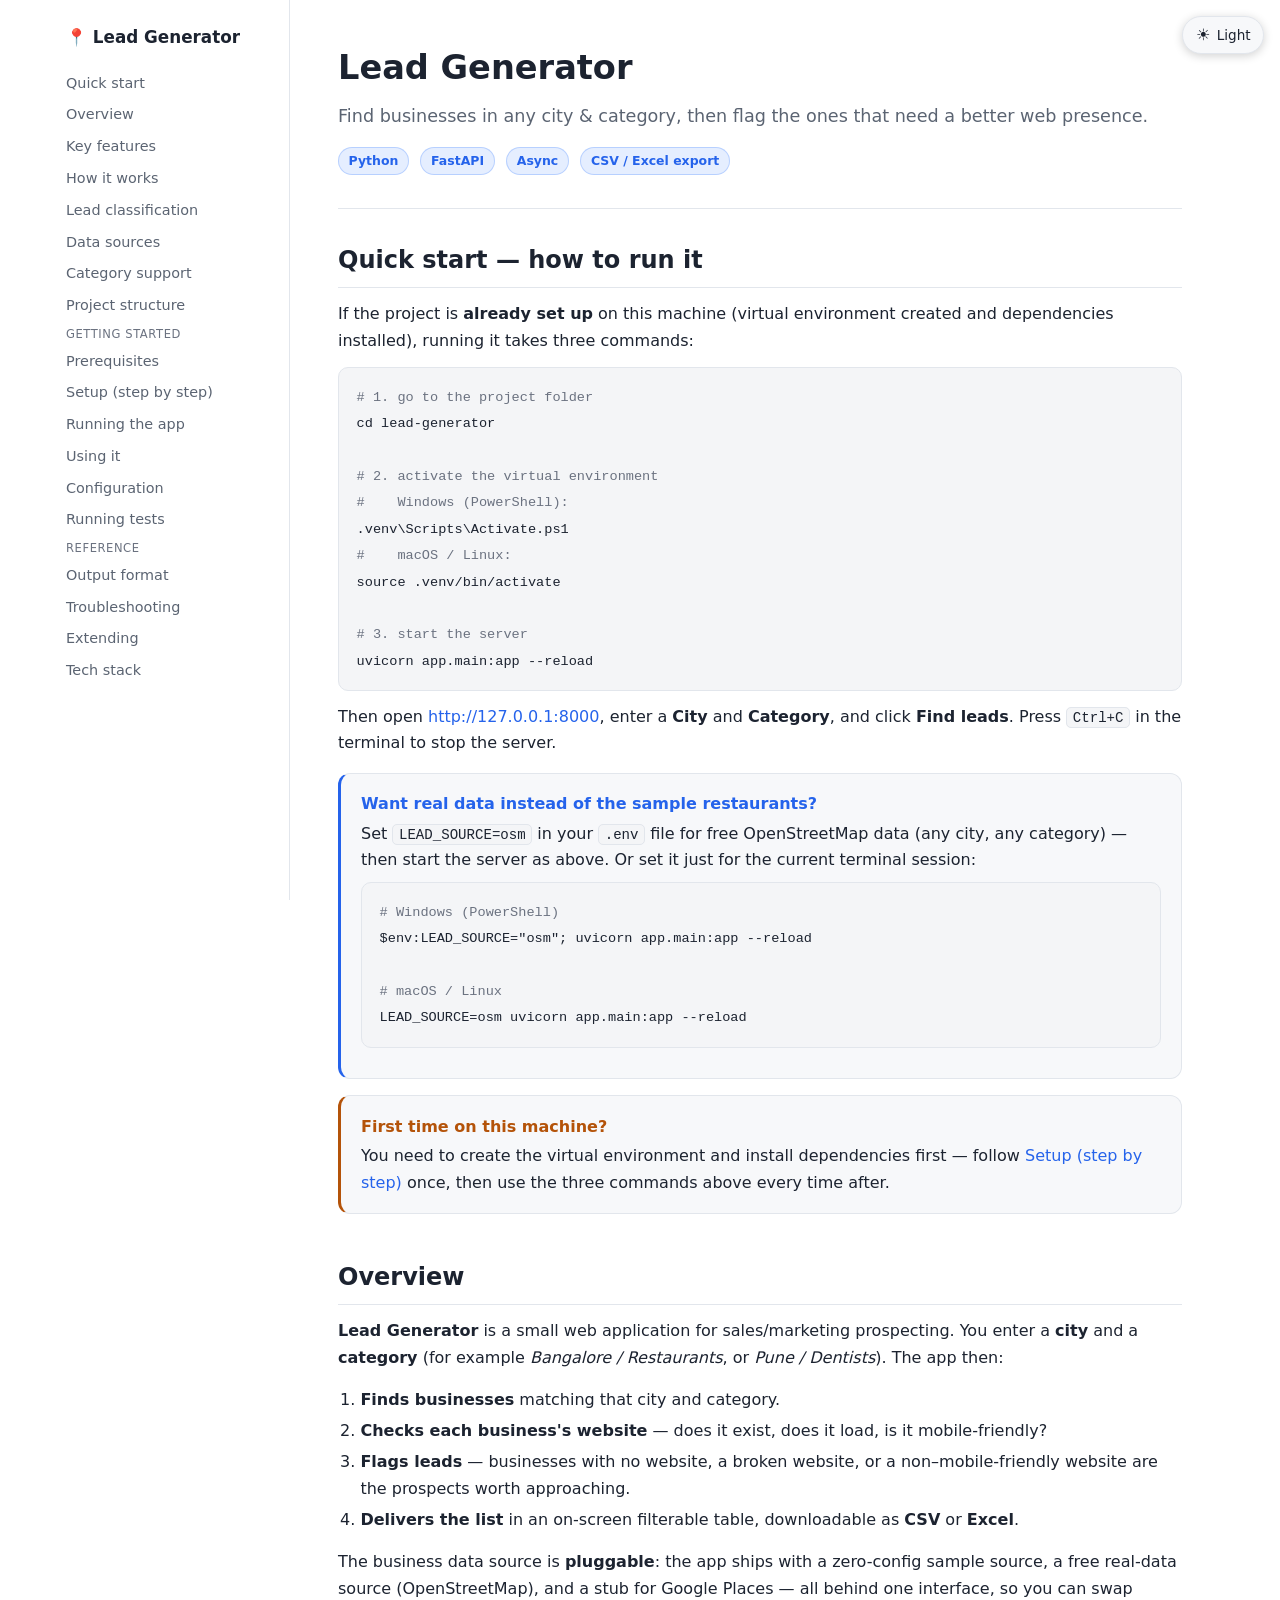
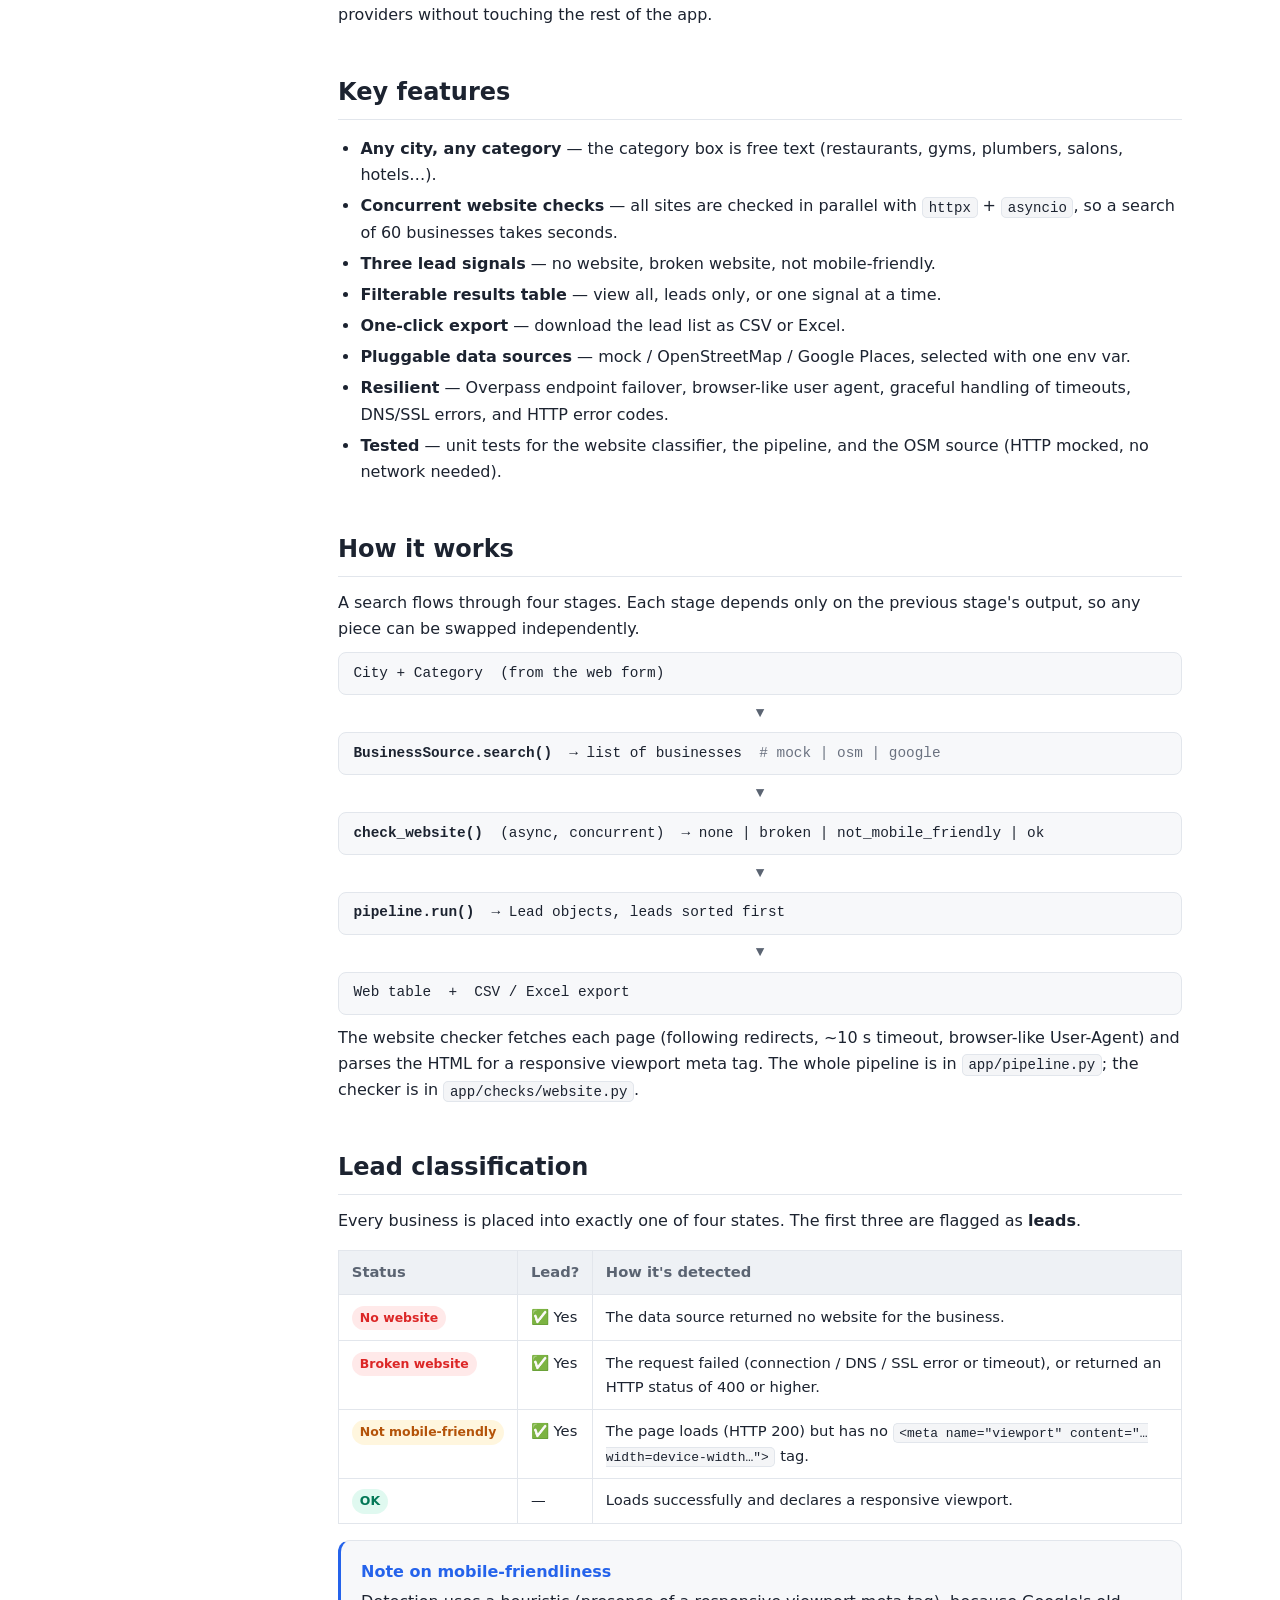
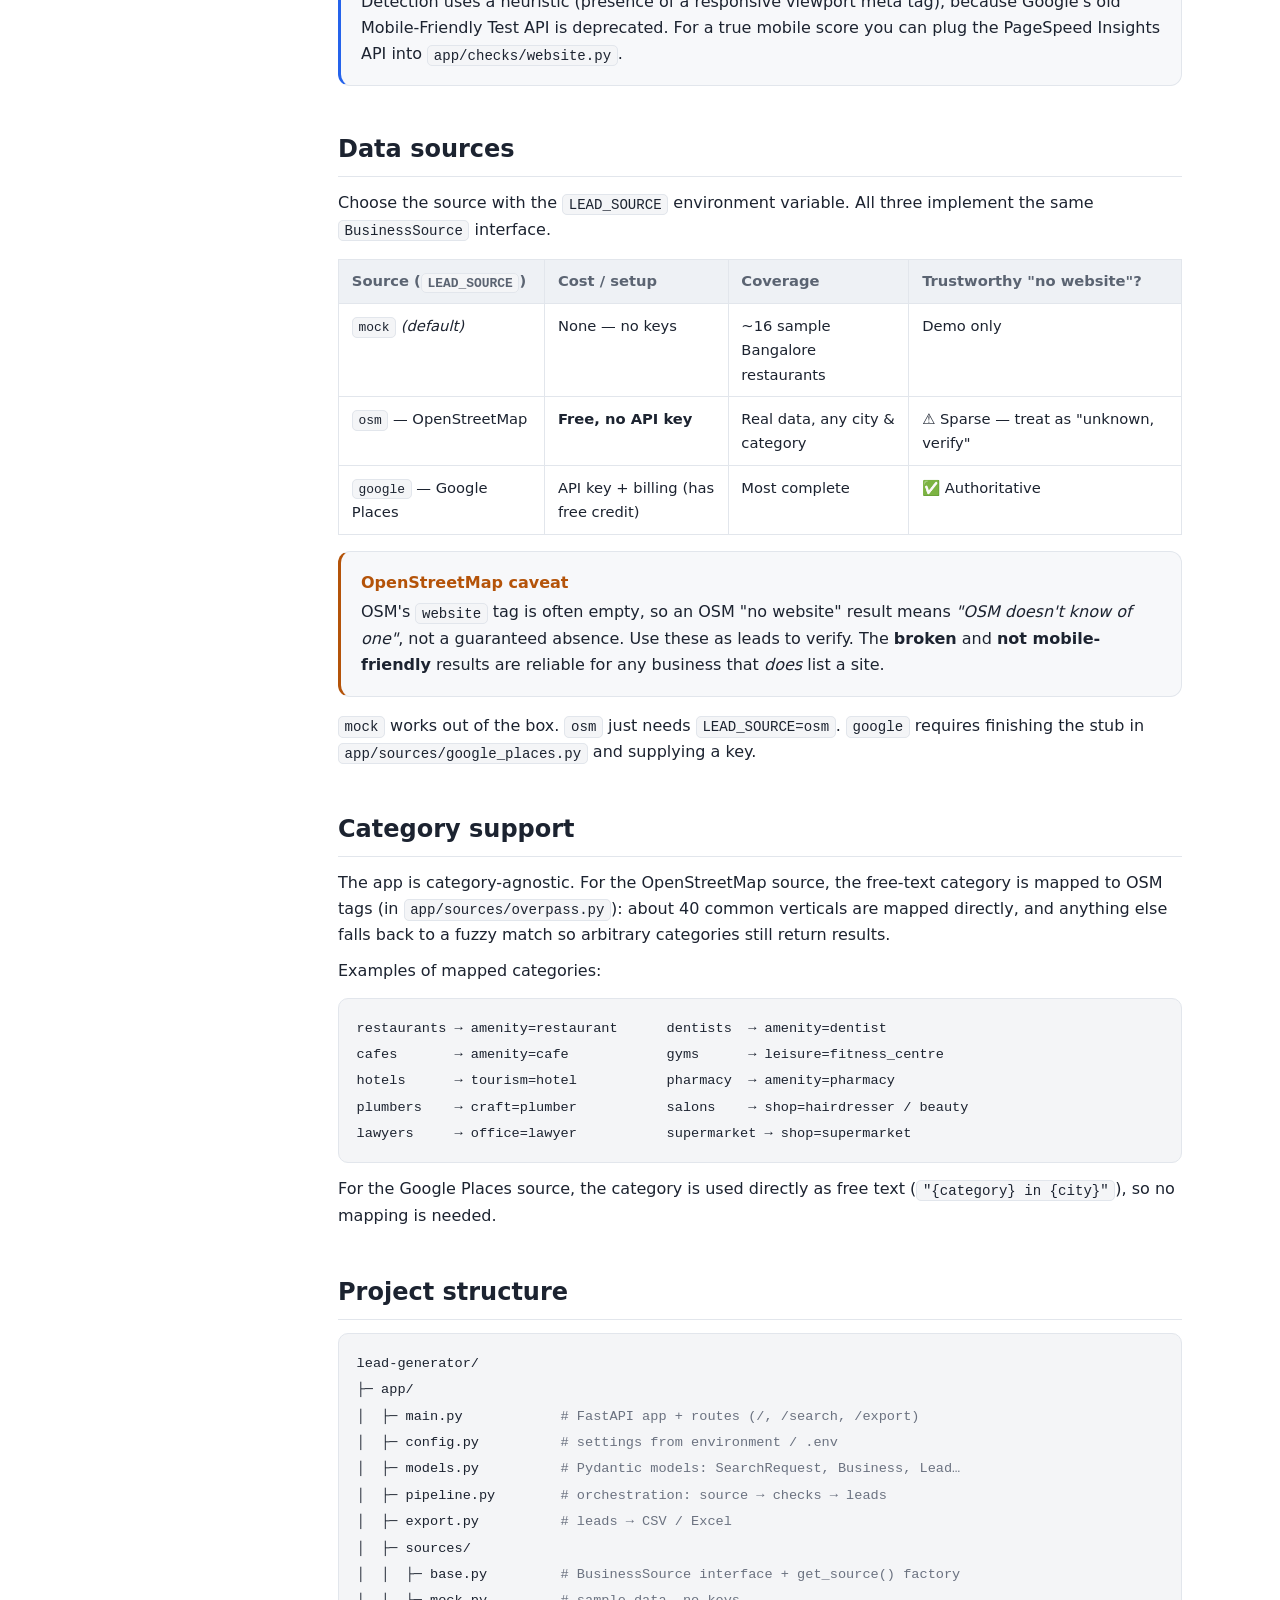
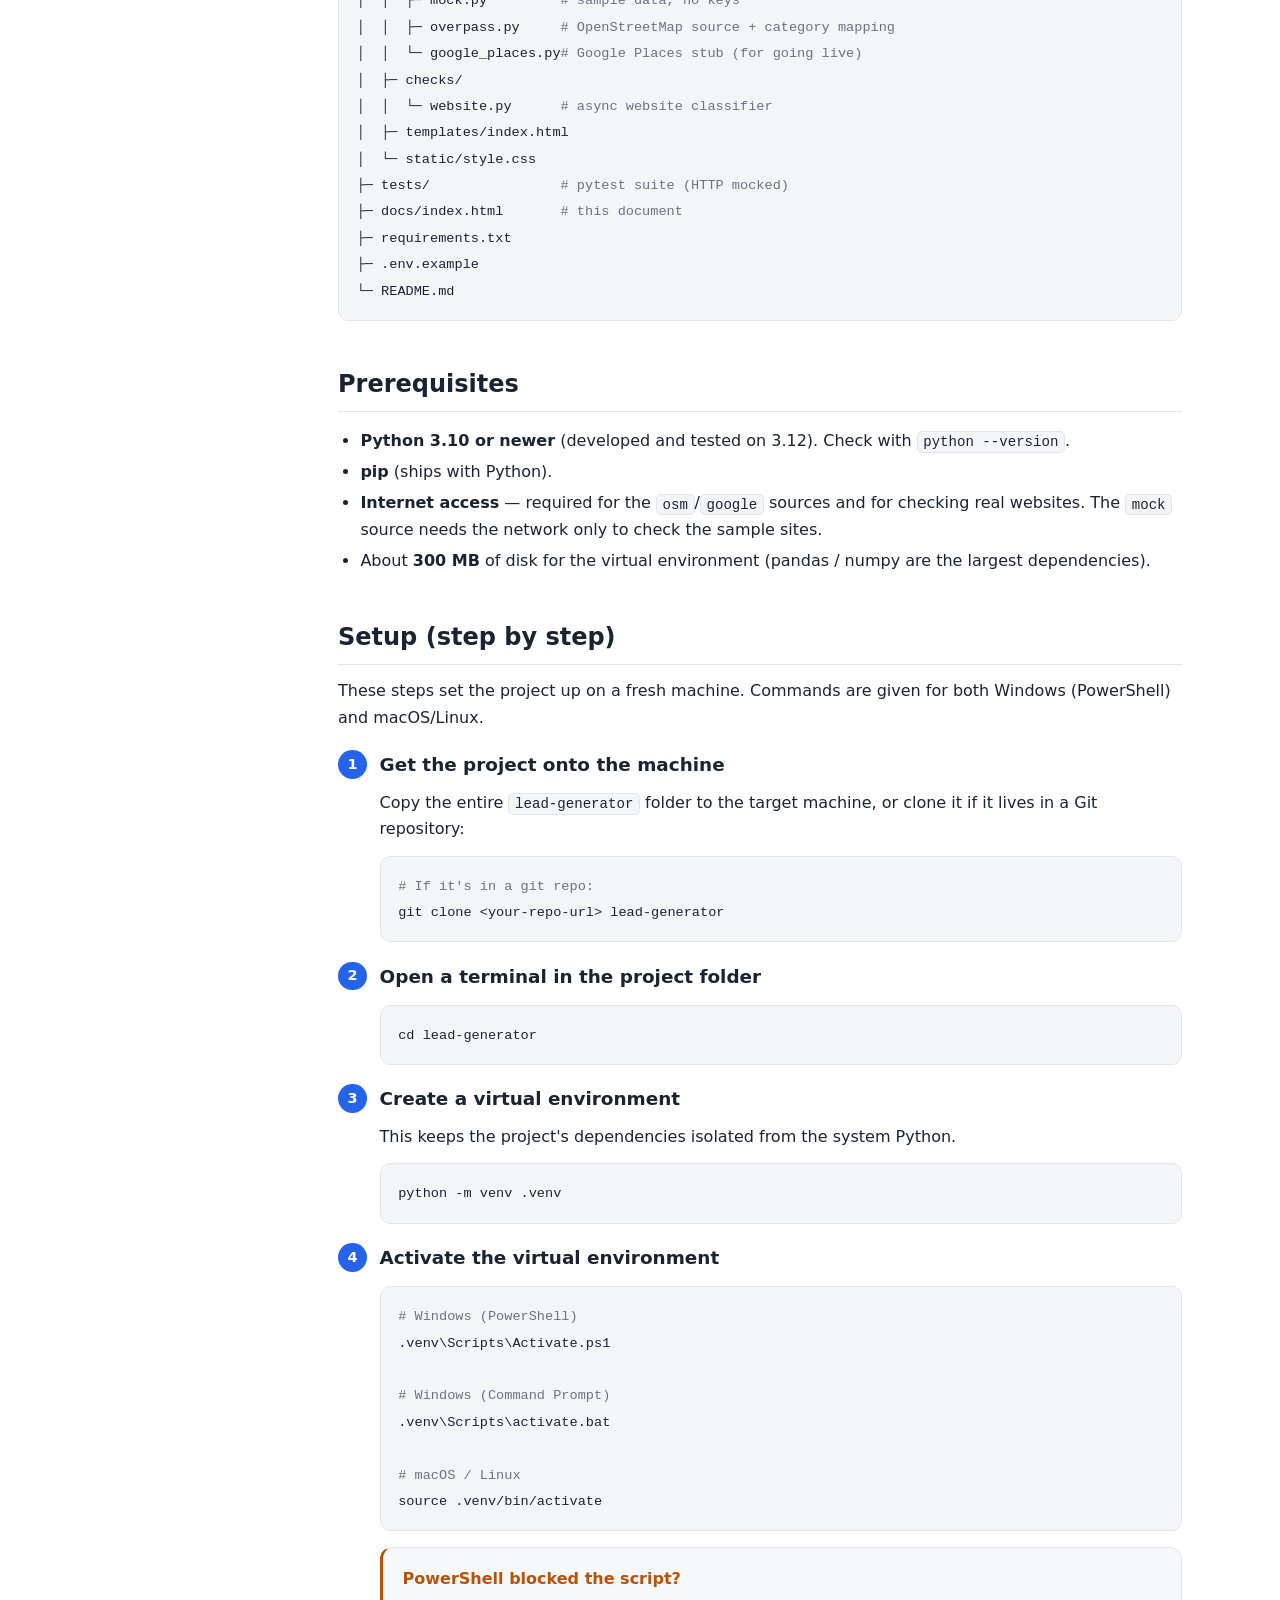
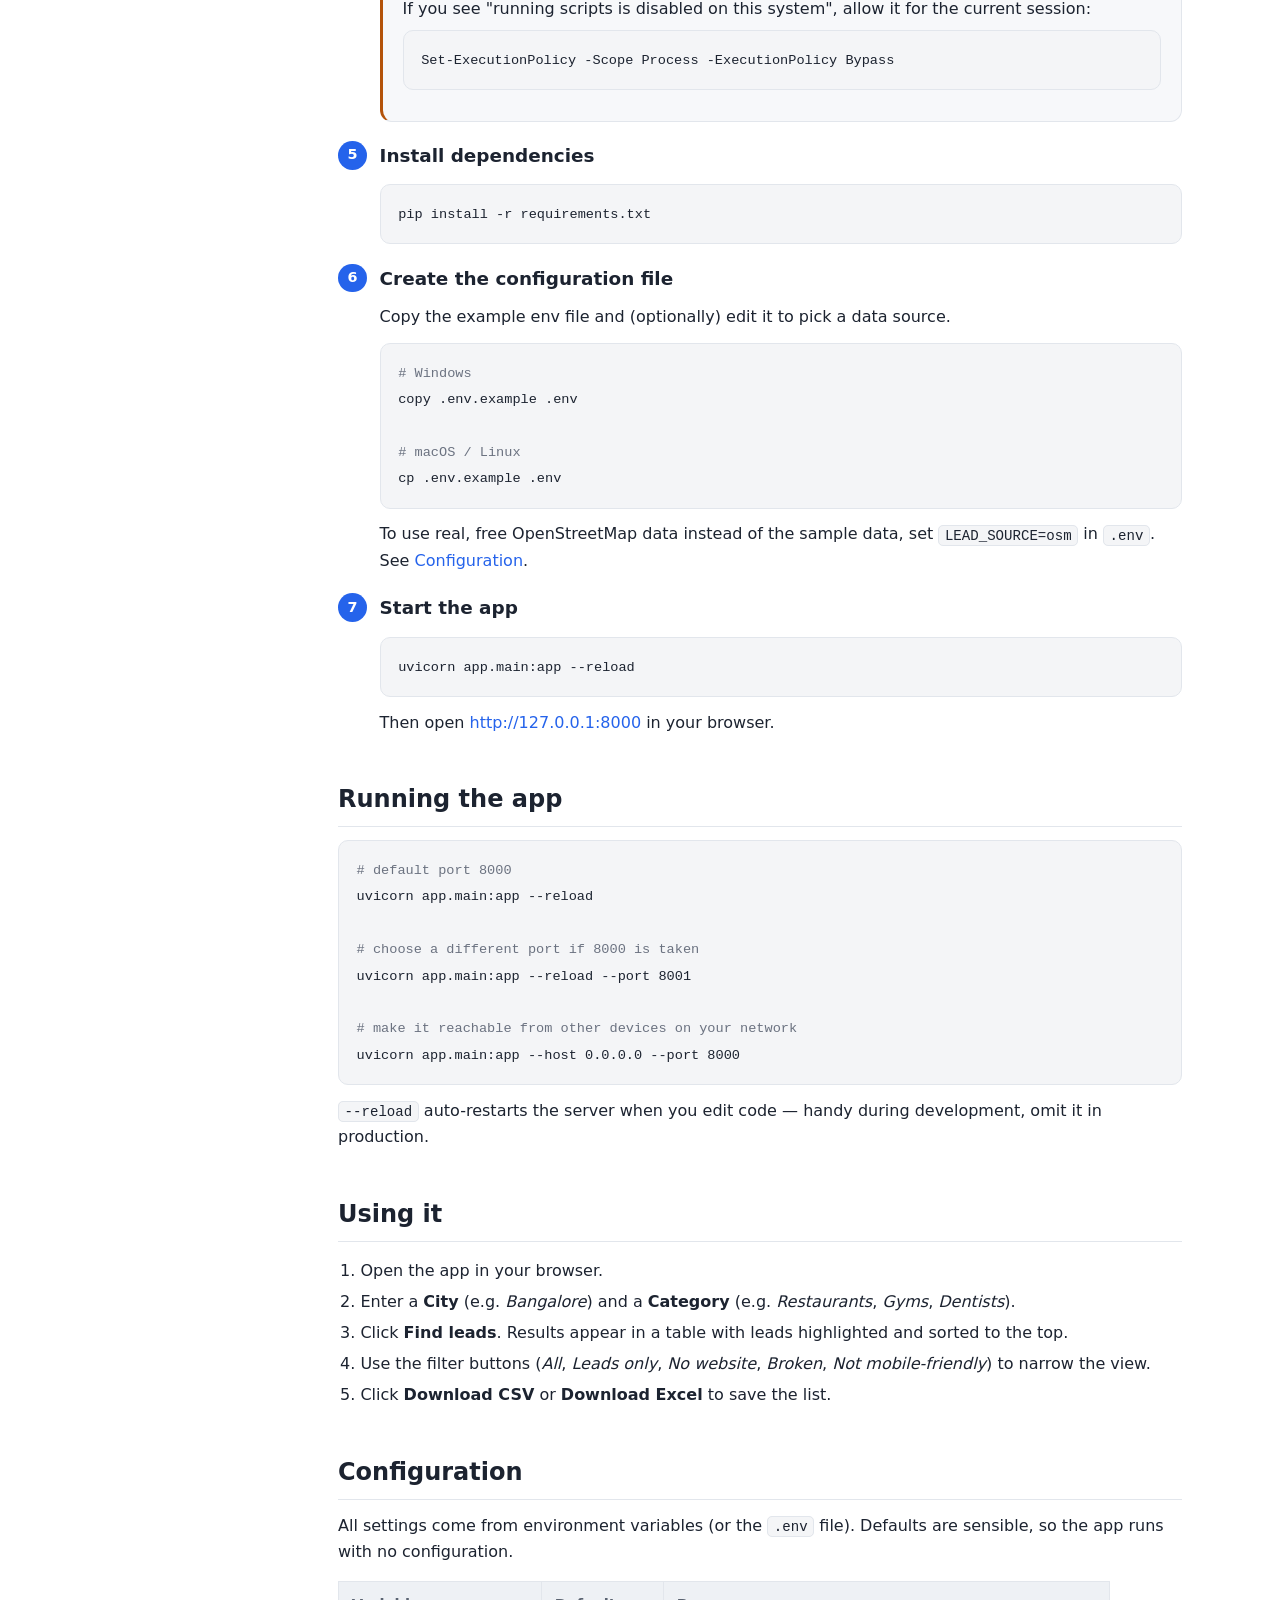
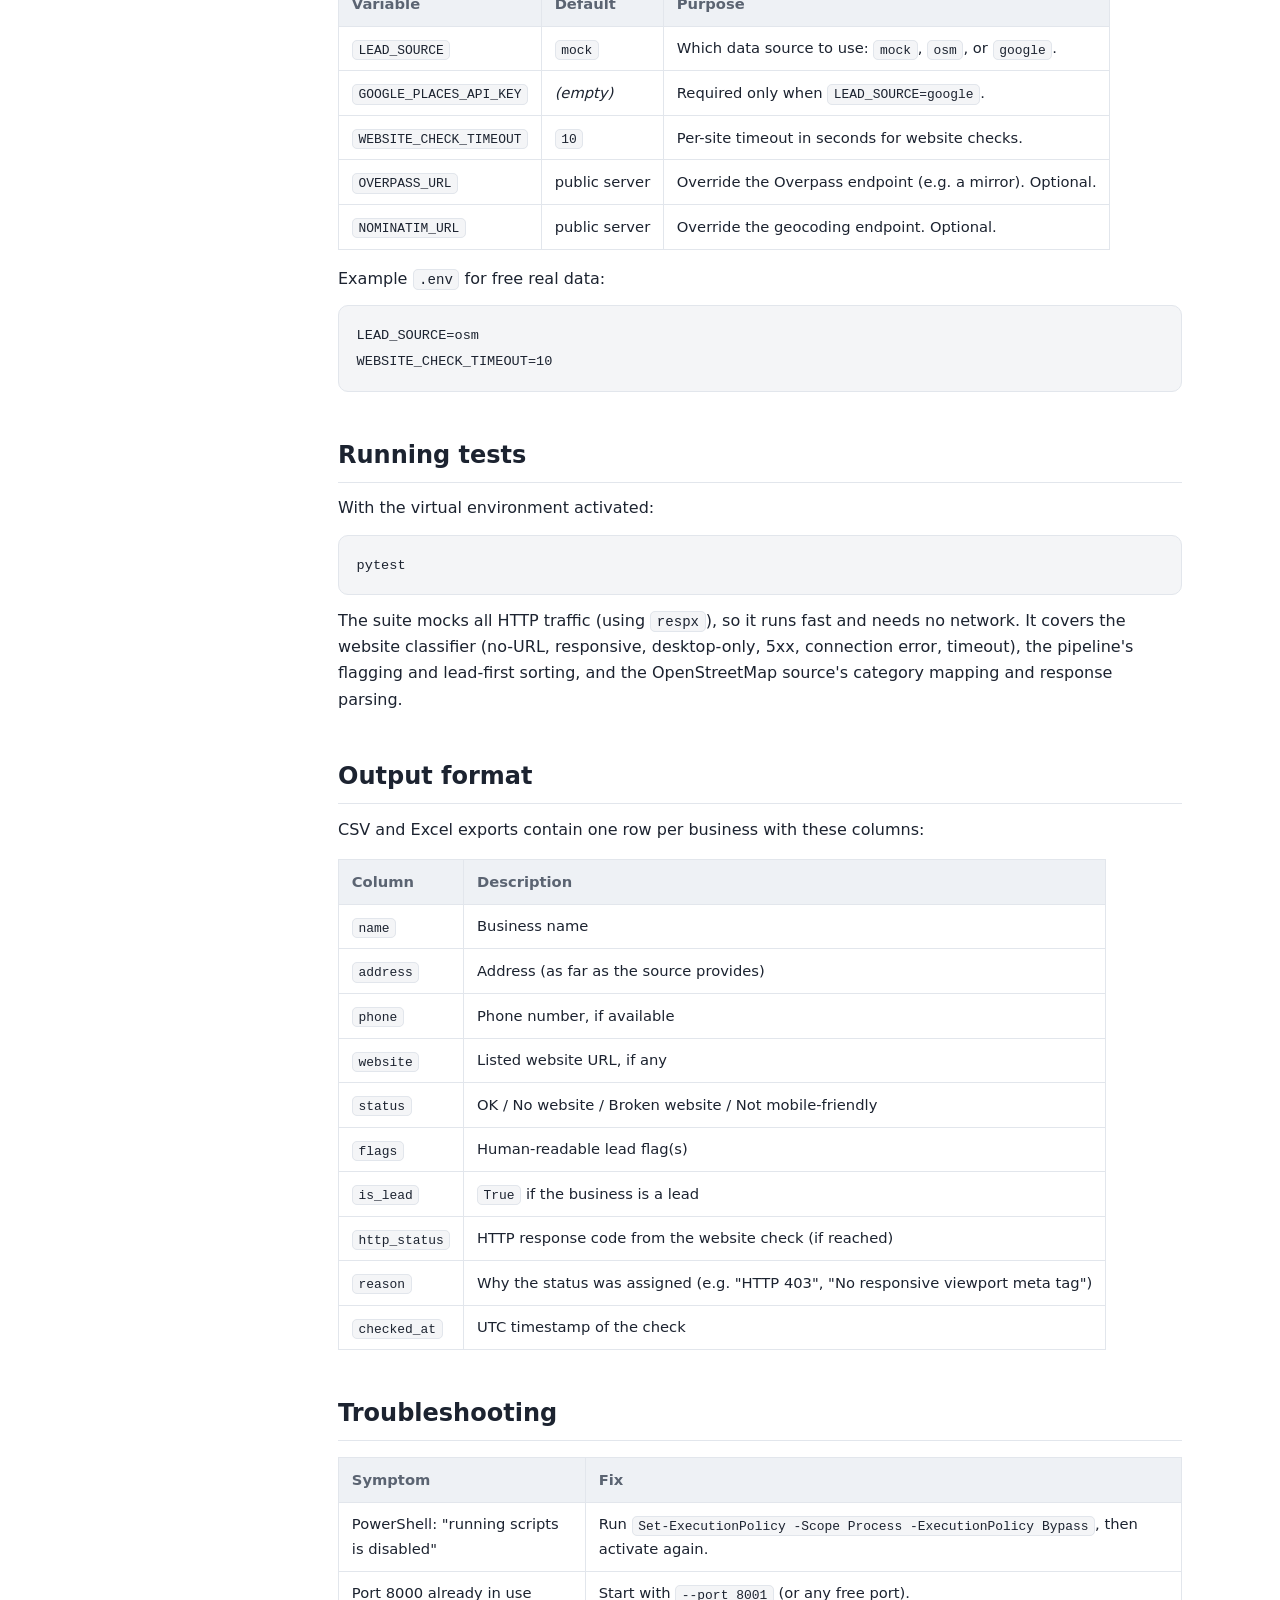
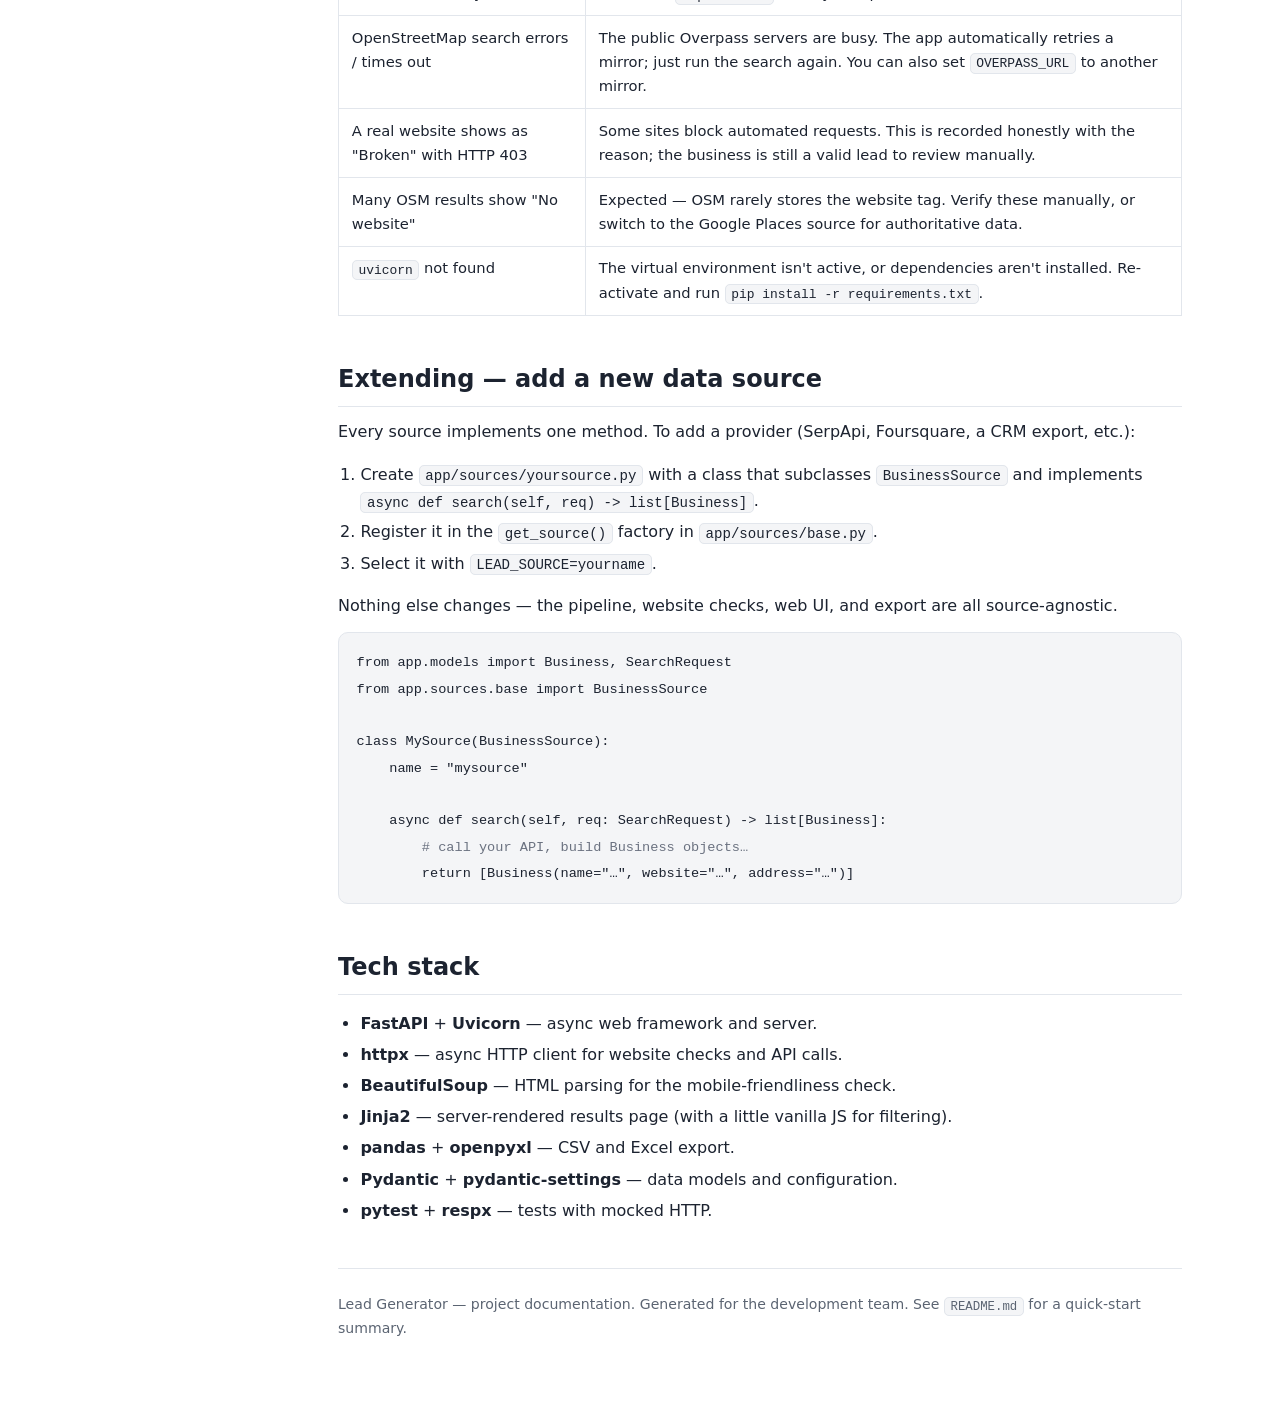
==== commit 396b8ea7: "light dark theme" ====
--- a/docs/index.html
+++ b/docs/index.html
@@ -18,6 +18,19 @@
     --warn: #fbbf24;
     --code-bg: #0b0d11;
   }
+  html[data-theme="light"] {
+    --bg: #ffffff;
+    --panel: #f7f8fa;
+    --panel-2: #eef1f5;
+    --line: #e2e6ec;
+    --text: #1c2330;
+    --muted: #5b6472;
+    --accent: #2563eb;
+    --ok: #047857;
+    --lead: #dc2626;
+    --warn: #b45309;
+    --code-bg: #f4f5f7;
+  }
   * { box-sizing: border-box; }
   html { scroll-behavior: smooth; }
   body {
@@ -27,8 +40,30 @@
     font-family: system-ui, -apple-system, "Segoe UI", Roboto, Helvetica, Arial, sans-serif;
     line-height: 1.65;
     font-size: 16px;
+    transition: background 0.2s ease, color 0.2s ease;
   }
   a { color: var(--accent); text-decoration: none; }
+
+  .theme-toggle {
+    position: fixed;
+    top: 1rem;
+    right: 1rem;
+    z-index: 50;
+    display: inline-flex;
+    align-items: center;
+    gap: 0.4rem;
+    padding: 0.45rem 0.8rem;
+    background: var(--panel);
+    color: var(--text);
+    border: 1px solid var(--line);
+    border-radius: 20px;
+    font: inherit;
+    font-size: 0.85rem;
+    cursor: pointer;
+    box-shadow: 0 2px 10px rgba(0,0,0,0.18);
+  }
+  .theme-toggle:hover { border-color: var(--accent); }
+  .theme-toggle .icon { font-size: 1rem; line-height: 1; }
   a:hover { text-decoration: underline; }
 
   .layout { display: flex; max-width: 1180px; margin: 0 auto; }
@@ -100,10 +135,28 @@
 
   @media (max-width: 820px) {
     nav.toc { display: none; }
+    .theme-toggle { top: 0.6rem; right: 0.6rem; }
   }
 </style>
+<script>
+  // Set theme before paint to avoid a flash. Saved choice wins; otherwise OS preference.
+  (function () {
+    try {
+      var saved = localStorage.getItem("theme");
+      var prefersLight = window.matchMedia && window.matchMedia("(prefers-color-scheme: light)").matches;
+      var theme = saved || (prefersLight ? "light" : "dark");
+      document.documentElement.setAttribute("data-theme", theme);
+    } catch (e) {
+      document.documentElement.setAttribute("data-theme", "dark");
+    }
+  })();
+</script>
 </head>
 <body>
+<button class="theme-toggle" id="themeToggle" type="button" aria-label="Toggle light and dark theme">
+  <span class="icon" id="themeIcon">🌙</span>
+  <span id="themeLabel">Dark</span>
+</button>
 <div class="layout">
   <nav class="toc">
     <span class="brand">📍 Lead Generator</span>
@@ -525,5 +578,28 @@
     </footer>
   </main>
 </div>
+<script>
+  (function () {
+    var btn = document.getElementById("themeToggle");
+    var icon = document.getElementById("themeIcon");
+    var label = document.getElementById("themeLabel");
+
+    function render(theme) {
+      var isLight = theme === "light";
+      icon.textContent = isLight ? "☀️" : "🌙";
+      label.textContent = isLight ? "Light" : "Dark";
+    }
+
+    render(document.documentElement.getAttribute("data-theme") || "dark");
+
+    btn.addEventListener("click", function () {
+      var current = document.documentElement.getAttribute("data-theme") === "light" ? "light" : "dark";
+      var next = current === "light" ? "dark" : "light";
+      document.documentElement.setAttribute("data-theme", next);
+      try { localStorage.setItem("theme", next); } catch (e) {}
+      render(next);
+    });
+  })();
+</script>
 </body>
 </html>
